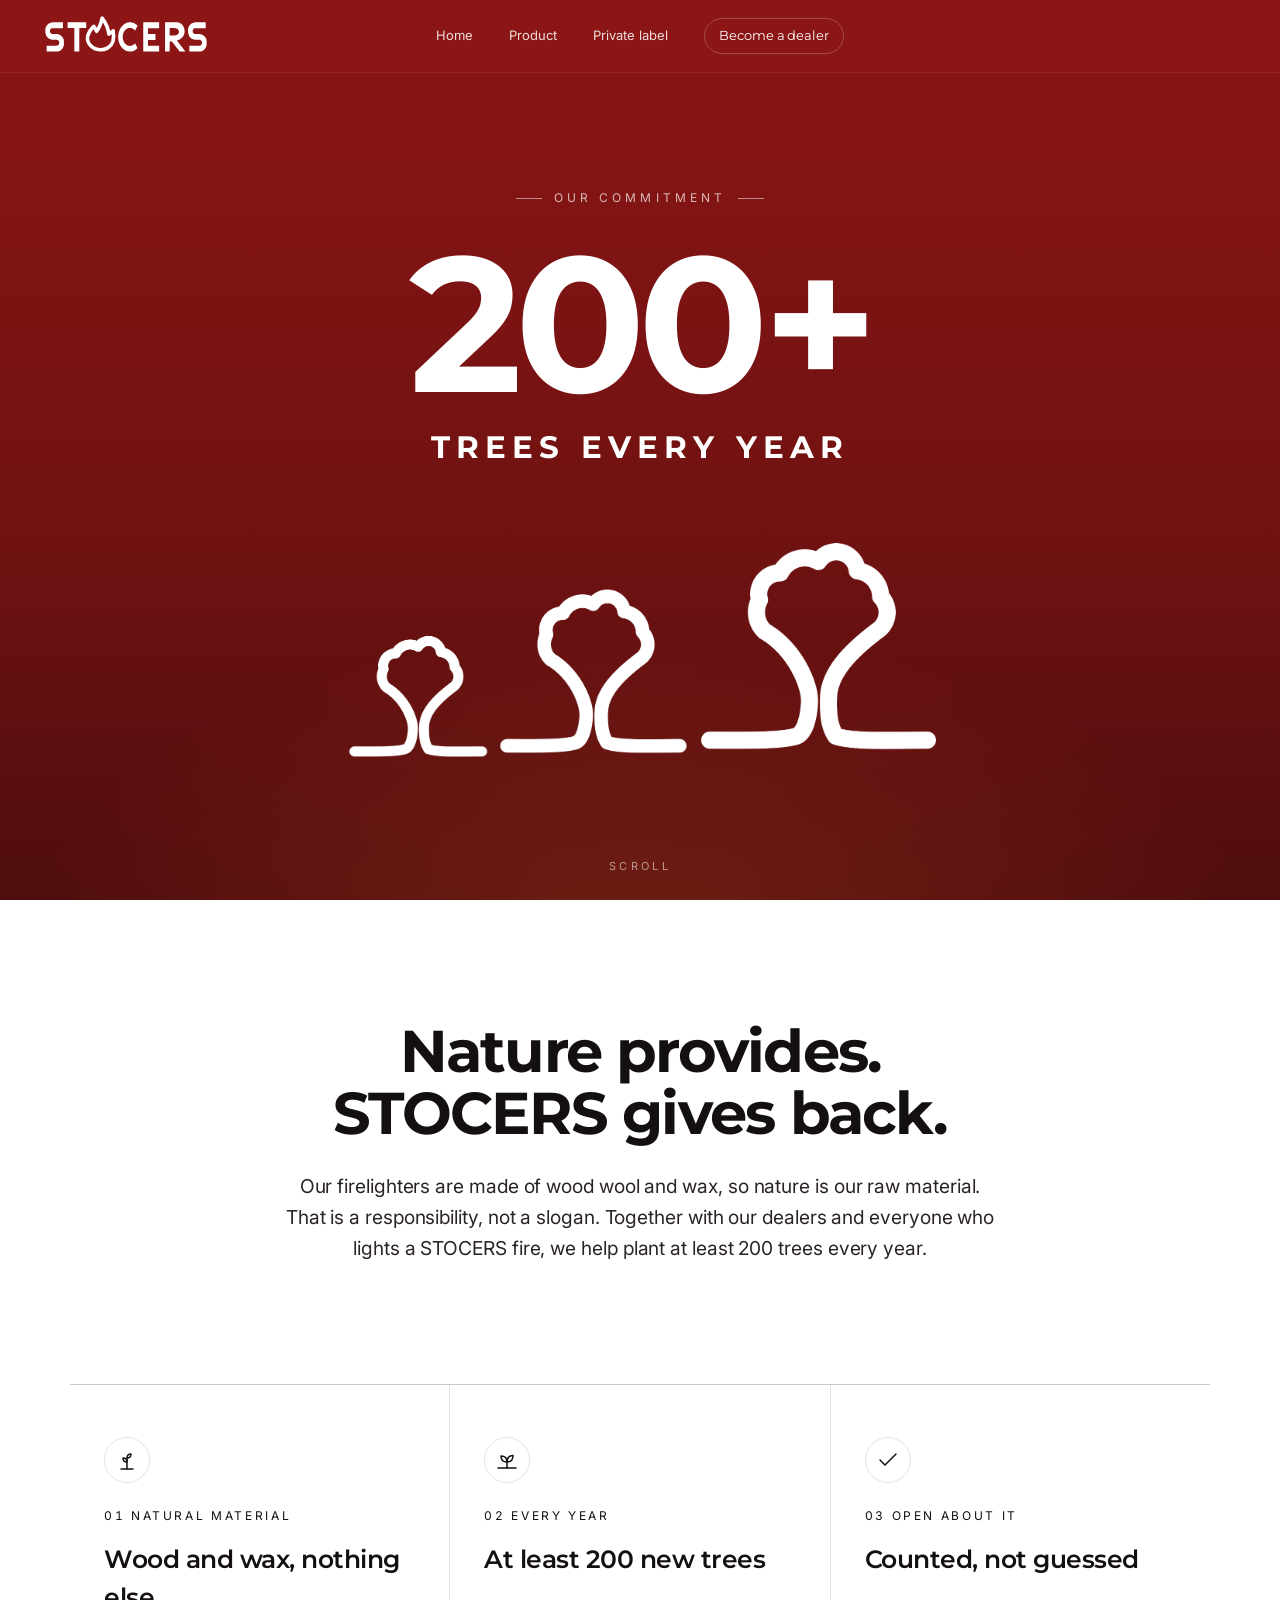
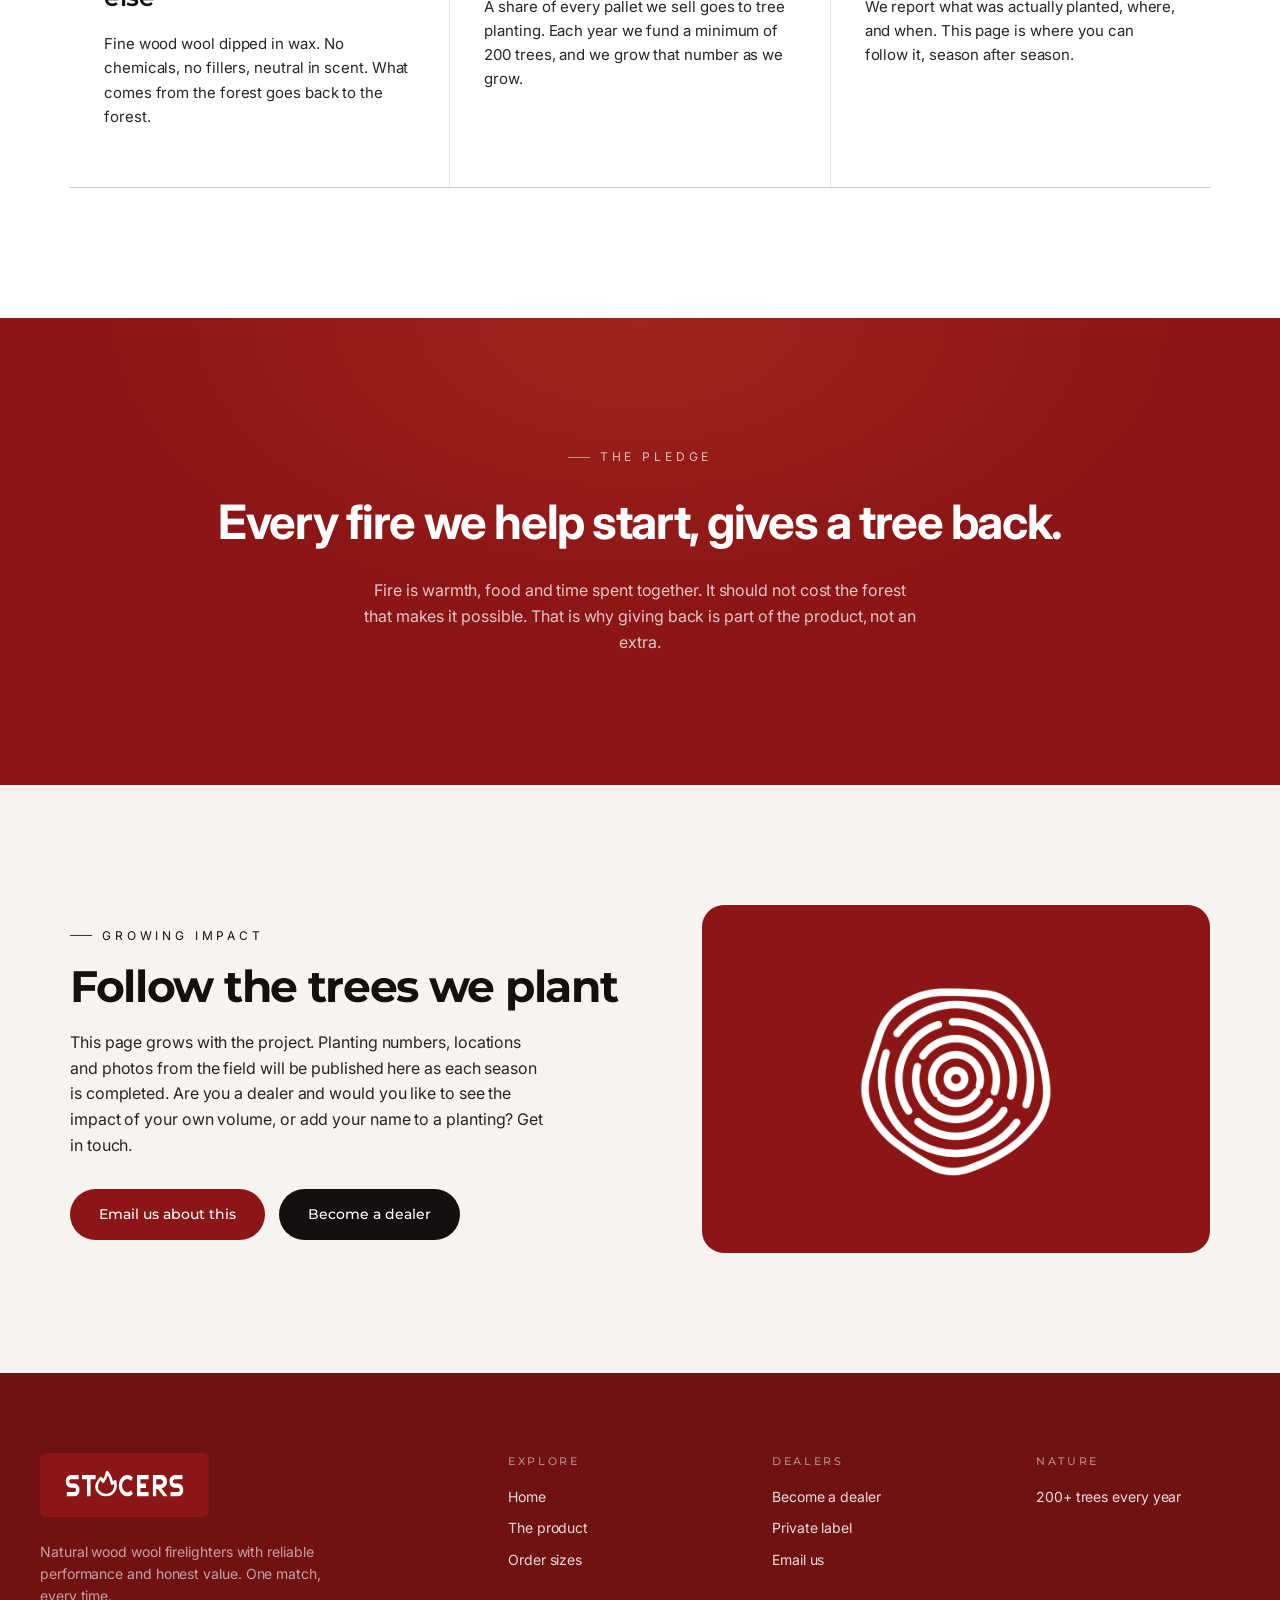
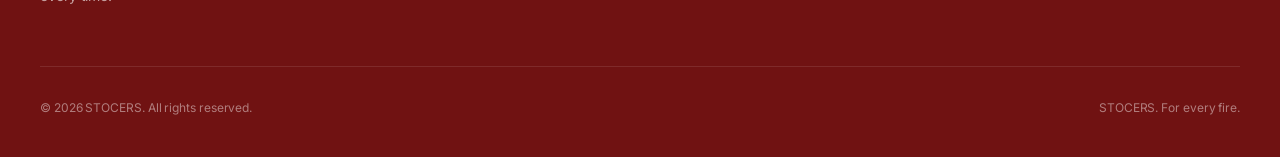
==== nature.html @ 2afff714 "nature" ====
<!DOCTYPE html>
<html lang="en">
<head>
<meta charset="UTF-8" />
<meta name="viewport" content="width=device-width, initial-scale=1.0" />
<title>Nature provides. STOCERS gives back. | 200+ Trees Every Year</title>
<meta name="description" content="Nature provides, STOCERS gives back. Together with our dealers and users we help plant at least 200 trees every year. See our growing impact." />
<meta name="robots" content="index, follow" />
<meta name="theme-color" content="#8C1515" />
<link rel="canonical" href="https://stocers.com/nature" />

<link rel="icon" type="image/svg+xml" href="assets/favicon.svg" />
<link rel="icon" type="image/png" sizes="32x32" href="assets/favicon-32.png" />
<link rel="apple-touch-icon" href="assets/favicon-192.png" />

<meta property="og:type" content="website" />
<meta property="og:site_name" content="STOCERS" />
<meta property="og:title" content="Nature provides. STOCERS gives back." />
<meta property="og:description" content="Together, we help plant at least 200 trees every year. See our growing impact." />
<meta property="og:url" content="https://stocers.com/nature" />
<meta property="og:image" content="https://stocers.com/assets/og-brand.jpg" />
<meta property="og:image:width" content="1200" />
<meta property="og:image:height" content="630" />
<meta property="og:locale" content="en" />
<meta name="twitter:card" content="summary_large_image" />
<meta name="twitter:image" content="https://stocers.com/assets/og-brand.jpg" />

<link rel="preconnect" href="https://fonts.googleapis.com" />
<link rel="preconnect" href="https://fonts.gstatic.com" crossorigin="anonymous" />
<link href="https://fonts.googleapis.com/css2?family=Montserrat:wght@600;700&family=Inter:wght@400;500;600;700&display=swap" rel="stylesheet" />
<link rel="stylesheet" href="styles.css" />
<link rel="stylesheet" href="nature.css" />
</head>
<body>

<nav class="nav">
  <a href="./" class="nav__logo" aria-label="STOCERS"><img src="assets/stocers-logo.svg" alt="STOCERS" /></a>
  <div class="nav__right">
    <div class="nav__links">
      <a href="./">Home</a>
      <a href="./#product">Product</a>
      <a href="./#private-label">Private label</a>
    </div>
    <a href="./#dealer" class="nav__cta">Become a dealer</a>
  </div>
</nav>

<header class="nat-hero" data-screen-label="01 Nature hero">
  <div class="nat-hero__eyebrow">Our commitment</div>
  <div class="nat-count">200+</div>
  <div class="nat-count__label">Trees every year</div>
  <img class="nat-trees" src="assets/illu-tree-growth.png" alt="Three growing trees, drawn in line art" />
  <div class="nat-hero__scroll">Scroll</div>
</header>

<section class="nat-lead" data-screen-label="02 Nature provides">
  <div class="nat-lead__inner">
    <h1 class="nat-lead__title reveal">Nature provides. STOCERS gives back.</h1>
    <p class="nat-lead__text reveal">Our firelighters are made of wood wool and wax, so nature is our raw material. That is a responsibility, not a slogan. Together with our dealers and everyone who lights a STOCERS fire, we help plant at least 200 trees every year.</p>
  </div>
</section>

<section class="nat-steps" data-screen-label="03 How it works">
  <div class="nat-steps__grid">
    <article class="nat-step reveal">
      <div class="nat-step__icon">
        <svg viewBox="0 0 24 24" fill="none" stroke="currentColor" stroke-width="1.5" stroke-linecap="round" stroke-linejoin="round" aria-hidden="true"><path d="M12 21V10"/><path d="M12 10c0-3 2-4 4-4 0 3-1.6 4-4 4Z"/><path d="M12 14c0-3-2-4-4-4 0 3 1.6 4 4 4Z"/><path d="M6 21h12"/></svg>
      </div>
      <div class="nat-step__num">01 Natural material</div>
      <h2 class="nat-step__title">Wood and wax, nothing else</h2>
      <p class="nat-step__body">Fine wood wool dipped in wax. No chemicals, no fillers, neutral in scent. What comes from the forest goes back to the forest.</p>
    </article>
    <article class="nat-step reveal">
      <div class="nat-step__icon">
        <svg viewBox="0 0 24 24" fill="none" stroke="currentColor" stroke-width="1.5" stroke-linecap="round" stroke-linejoin="round" aria-hidden="true"><path d="M3 20h18"/><path d="M12 20v-6"/><path d="M12 14c-4 0-6-2.4-6-6 4 0 6 2.4 6 6Z"/><path d="M12 14c0-4 2-6.5 6-6.5 0 4-2 6.5-6 6.5Z"/></svg>
      </div>
      <div class="nat-step__num">02 Every year</div>
      <h2 class="nat-step__title">At least 200 new trees</h2>
      <p class="nat-step__body">A share of every pallet we sell goes to tree planting. Each year we fund a minimum of 200 trees, and we grow that number as we grow.</p>
    </article>
    <article class="nat-step reveal">
      <div class="nat-step__icon">
        <svg viewBox="0 0 24 24" fill="none" stroke="currentColor" stroke-width="1.5" stroke-linecap="round" stroke-linejoin="round" aria-hidden="true"><path d="M20 6 9 17l-5-5"/></svg>
      </div>
      <div class="nat-step__num">03 Open about it</div>
      <h2 class="nat-step__title">Counted, not guessed</h2>
      <p class="nat-step__body">We report what was actually planted, where, and when. This page is where you can follow it, season after season.</p>
    </article>
  </div>
</section>

<section class="nat-pledge" data-screen-label="04 Pledge">
  <div class="nat-pledge__inner">
    <div class="nat-pledge__kicker">The pledge</div>
    <p class="nat-pledge__quote reveal">Every fire we help start, <em>gives a tree back.</em></p>
    <p class="nat-pledge__note reveal">Fire is warmth, food and time spent together. It should not cost the forest that makes it possible. That is why giving back is part of the product, not an extra.</p>
  </div>
</section>

<section class="nat-soon" data-screen-label="05 Growing impact">
  <div class="nat-soon__inner">
    <div>
      <div class="nat-soon__kicker">Growing impact</div>
      <h2 class="nat-soon__title reveal">Follow the trees we plant</h2>
      <p class="nat-soon__text reveal">This page grows with the project. Planting numbers, locations and photos from the field will be published here as each season is completed. Are you a dealer and would you like to see the impact of your own volume, or add your name to a planting? Get in touch.</p>
      <div class="nat-soon__actions reveal">
        <a class="btn btn--bordeaux" data-mail href="#">Email us about this</a>
        <a class="btn btn--ink" href="./#dealer">Become a dealer</a>
      </div>
    </div>
    <div class="nat-soon__art reveal">
      <img src="assets/illu-treering.png" alt="A tree ring slice, drawn in line art" />
    </div>
  </div>
</section>

<footer class="footer" data-screen-label="06 Footer">
  <div class="footer__inner">
    <div class="footer__brand">
      <span class="footer__lockup"><img src="assets/stocers-logo.svg" alt="STOCERS" /></span>
      <p class="footer__tag">Natural wood wool firelighters with reliable performance and honest value. One match, every time.</p>
    </div>
    <div class="footer__col">
      <h4>Explore</h4>
      <ul>
        <li><a href="./">Home</a></li>
        <li><a href="./#product">The product</a></li>
        <li><a href="./#packaging">Order sizes</a></li>
      </ul>
    </div>
    <div class="footer__col">
      <h4>Dealers</h4>
      <ul>
        <li><a href="./#dealer">Become a dealer</a></li>
        <li><a href="./#private-label">Private label</a></li>
        <li><a href="#" data-mail>Email us</a></li>
      </ul>
    </div>
    <div class="footer__col">
      <h4>Nature</h4>
      <ul>
        <li><a href="nature">200+ trees every year</a></li>
      </ul>
    </div>
  </div>
  <div class="footer__legal">
    <span>© <span id="year">2026</span> STOCERS. All rights reserved.</span>
    <span>STOCERS. For every fire.</span>
  </div>
</footer>

<script src="nature.js" defer></script>

</body>
</html>
---- styles.css ----
/* STOCERS — one-page brand site */

:root {
  --bordeaux: #8C1515;
  --bordeaux-deep: #701212;
  --bordeaux-dark: #4F0D0D;
  --ember: #FF6A2E;
  --ember-bright: #FFB347;
  --ink: #14100F;
  --ink-soft: #2A2422;
  --cream: #FFFFFF;
  --cream-warm: #F6F3F0;
  --paper: #FFFFFF;
  --rule: rgba(20, 16, 15, 0.12);
  --rule-light: rgba(255, 255, 255, 0.15);
}

* { box-sizing: border-box; margin: 0; padding: 0; }

html { scroll-behavior: smooth; }

h1, h2, h3, h4, .btn, .nav__cta, .pbox__badge, .pill span { font-family: 'Montserrat', 'Helvetica Neue', Helvetica, Arial, sans-serif; }

body {
  font-family: 'Inter', 'Helvetica Neue', Helvetica, -apple-system, BlinkMacSystemFont, 'Segoe UI', Arial, sans-serif;
  font-feature-settings: 'kern';
  -webkit-font-smoothing: antialiased;
  -moz-osx-font-smoothing: grayscale;
  color: var(--ink);
  background: var(--paper);
  line-height: 1.5;
  letter-spacing: -0.005em;
  overflow-x: clip;
}

img { display: block; max-width: 100%; }
a { color: inherit; text-decoration: none; }

/* ──────────────────────────── nav ──────────────────────────── */
.nav {
  position: fixed; top: 0; left: 0; right: 0;
  z-index: 100;
  display: grid;
  grid-template-columns: 1fr auto 1fr;
  align-items: center;
  gap: 32px;
  padding: 14px 40px;
  background: var(--bordeaux);
  color: var(--cream);
  border-bottom: 1px solid rgba(255,255,255,0.08);
  transition: background .3s ease;
}
.nav__logo {
  grid-column: 1;
  justify-self: start;
  display: flex; align-items: center;
  height: 44px;
  flex: none;
}
.nav__logo img {
  height: 44px; width: auto;
  display: block;
}
.nav__right {
  grid-column: 2;
  justify-self: center;
  display: flex; align-items: center; gap: 36px;
}
.nav__links {
  display: flex; gap: 36px;
  font-size: 13px; letter-spacing: 0;
}
.nav__links a {
  color: rgba(255, 255, 255, 0.85);
  transition: color .2s ease;
}
.nav__links a:hover { color: var(--paper); }
.nav__cta {
  font-size: 13px;
  padding: 7px 14px;
  border: 1px solid rgba(255,255,255,0.22);
  border-radius: 999px;
  color: var(--cream);
  transition: background .2s, border-color .2s;
}
.nav__cta:hover { background: rgba(255,255,255,0.08); border-color: rgba(255,255,255,0.35); }

@media (max-width: 720px) {
  .nav { padding: 12px 20px; gap: 12px; }
  .nav__links { display: none; }
  .nav__logo { height: 36px; }
  .nav__logo img { height: 36px; }
}

/* ──────────────────────────── hero ──────────────────────────── */
.hero {
  position: relative;
  min-height: 100vh;
  background:
    radial-gradient(ellipse 80% 60% at 50% 95%, rgba(255, 106, 46, 0.45), transparent 70%),
    linear-gradient(180deg, var(--bordeaux) 0%, var(--bordeaux) 35%, var(--bordeaux-deep) 100%);
  color: var(--cream);
  overflow: hidden;
  display: flex; flex-direction: column;
  justify-content: center; align-items: center;
  padding: 120px 40px 160px;
  text-align: center;
}
.hero__eyebrow {
  font-size: 12px;
  letter-spacing: 0.32em;
  text-transform: uppercase;
  color: rgba(255, 255, 255, 0.7);
  margin-bottom: 24px;
  position: relative; z-index: 2;
}
.hero__title {
  position: relative; z-index: 2;
  font-size: clamp(48px, 8.5vw, 132px);
  line-height: 0.96;
  font-weight: 700;
  letter-spacing: -0.035em;
  max-width: 18ch;
  margin: 0 auto;
  text-wrap: balance;
}
.hero__title em {
  font-style: normal;
  color: #FFFFFF;
}
.hero__sub {
  position: relative; z-index: 2;
  margin-top: 28px;
  font-size: clamp(15px, 1.4vw, 18px);
  max-width: 52ch;
  color: rgba(255, 255, 255, 0.78);
  line-height: 1.55;
  text-wrap: balance;
}
.hero__actions {
  position: relative; z-index: 2;
  margin-top: 44px;
  display: flex; gap: 14px;
  flex-wrap: wrap; justify-content: center;
}
.btn {
  display: inline-flex; align-items: center; gap: 8px;
  padding: 14px 28px;
  border-radius: 999px;
  font-size: 14px;
  font-weight: 500;
  letter-spacing: 0;
  cursor: pointer;
  transition: transform .15s ease, background .2s ease, border-color .2s ease, color .2s ease;
  border: 1px solid transparent;
}
.btn:active { transform: scale(0.98); }
.btn--ember {
  background: #FFFFFF;
  color: var(--ink);
}
.btn--ember:hover { background: rgba(255,255,255,0.88); }
.btn--ghost {
  background: transparent;
  color: var(--cream);
  border-color: rgba(255,255,255,0.3);
}
.btn--ghost:hover { background: rgba(255,255,255,0.08); border-color: rgba(255,255,255,0.55); }
.btn--ink {
  background: var(--ink);
  color: var(--cream);
}
.btn--ink:hover { background: var(--bordeaux); }
.btn--bordeaux {
  background: var(--bordeaux);
  color: var(--cream);
}
.btn--bordeaux:hover { background: var(--bordeaux-deep); }

/* hero flame layer */
.hero__flames {
  position: absolute;
  inset: auto 0 -8% 0;
  height: 65%;
  z-index: 1;
  pointer-events: none;
  filter: blur(0.5px);
  opacity: var(--flame-opacity, 1);
}
.hero__flames canvas { width: 100%; height: 100%; display: block; }

/* drifting embers */
.embers {
  position: absolute; inset: 0; pointer-events: none; z-index: 1;
}
.ember {
  position: absolute;
  width: 3px; height: 3px;
  border-radius: 50%;
  background: var(--ember-bright);
  box-shadow: 0 0 8px var(--ember), 0 0 16px var(--ember);
  animation: ember-rise linear infinite;
  opacity: 0;
}
@keyframes ember-rise {
  0%   { transform: translateY(0) translateX(0) scale(1); opacity: 0; }
  10%  { opacity: 0.9; }
  80%  { opacity: 0.7; }
  100% { transform: translateY(-110vh) translateX(var(--drift, 60px)) scale(0.2); opacity: 0; }
}

/* scroll indicator */
.hero__scroll {
  position: absolute;
  bottom: 28px; left: 50%;
  transform: translateX(-50%);
  font-size: 11px;
  letter-spacing: 0.3em;
  text-transform: uppercase;
  color: rgba(255, 255, 255, 0.55);
  z-index: 3;
  display: flex; flex-direction: column; align-items: center; gap: 8px;
}
.hero__scroll::after {
  content: ''; width: 1px; height: 36px;
  background: linear-gradient(180deg, rgba(255,255,255,0.55), transparent);
  animation: scroll-pulse 2s ease-in-out infinite;
}
@keyframes scroll-pulse {
  0%, 100% { transform: scaleY(0.5); transform-origin: top; opacity: 0.4; }
  50% { transform: scaleY(1); opacity: 1; }
}
@media (max-height: 720px) {
  .hero__scroll { display: none; }
}

/* ──────────────────────────── statement strip ──────────────────────────── */
.statement {
  background: var(--cream);
  color: var(--ink);
  padding: 150px 40px;
  position: relative;
}
.statement__inner {
  max-width: 1200px;
  margin: 0 auto;
  display: grid;
  grid-template-columns: minmax(0, 1fr) minmax(0, 1fr);
  gap: 72px;
  align-items: center;
}
.statement__copy { text-align: left; }
.statement__quote {
  position: relative;
  font-size: clamp(32px, 5.2vw, 80px);
  font-weight: 600;
  letter-spacing: -0.03em;
  line-height: 1.04;
  max-width: 14ch;
  margin: 0;
  text-wrap: balance;
  color: var(--ink);
}
.statement__quote span {
  color: var(--ink);
}
.statement__meta {
  position: relative;
  margin-bottom: 28px;
  font-size: 13px;
  letter-spacing: 0.3em;
  text-transform: uppercase;
  color: var(--ink);
  display: inline-flex; align-items: center; gap: 10px;
}
.statement__meta::before {
  content: ''; width: 22px; height: 1px; background: var(--bordeaux);
}
.statement__caption {
  margin-top: 28px;
  font-size: 15px;
  letter-spacing: 0.04em;
  color: var(--ink-soft);
  font-variant-numeric: tabular-nums;
}

.statement__photo {
  margin: 0;
  border-radius: 22px;
  overflow: hidden;
  box-shadow: 0 40px 90px -50px rgba(20, 16, 15, 0.45);
}
.statement__photo img {
  width: 100%;
  aspect-ratio: 5 / 4;
  object-fit: cover;
  display: block;
}
@keyframes statement-glow {
  0%, 100% { opacity: 0.85; transform: scale(1); }
  50%      { opacity: 1;    transform: scale(1.06); }
}

@media (max-width: 900px) {
  .statement { padding: 90px 24px; }
  .statement__inner {
    grid-template-columns: 1fr;
    gap: 40px;
  }
  .statement__copy { text-align: center; }
  .statement__meta { justify-content: center; }
  .statement__quote { margin: 0 auto; }
  .statement__photo { order: -1; }
}

/* ──────────────────────────── lineup (product) ──────────────────────────── */
.lineup {
  padding: 150px 40px 140px;
  background: var(--bordeaux);
  color: var(--cream);
  position: relative;
  overflow: hidden;
  z-index: 1;
}
.lineup__inner {
  max-width: 1240px;
  margin: 0 auto;
  display: grid;
  grid-template-columns: minmax(0, 1fr);
  row-gap: 88px;
}
.lineup__head {
  max-width: 760px;
  margin: 0 auto;
  text-align: center;
}
.lineup__eyebrow {
  font-size: 12px;
  letter-spacing: 0.32em;
  text-transform: uppercase;
  color: rgba(255,255,255,0.75);
  margin-bottom: 22px;
  display: inline-flex; align-items: center; gap: 10px;
}
.lineup__eyebrow::before {
  content: ''; width: 22px; height: 1px; background: rgba(255,255,255,0.55);
}
.lineup__title {
  font-size: clamp(36px, 4.8vw, 68px);
  font-weight: 700;
  letter-spacing: -0.03em;
  line-height: 1.02;
  margin-bottom: 22px;
  color: var(--cream);
  text-wrap: balance;
}
.lineup__title em {
  font-style: normal;
  color: #FFFFFF;
}
.lineup__lead {
  font-size: 17px;
  color: rgba(255, 255, 255, 0.78);
  line-height: 1.6;
  max-width: 56ch;
  margin: 0 auto;
  text-wrap: pretty;
}
.lineup__media {
  margin: 0;
  width: 100%;
  aspect-ratio: 1 / 1;
  max-width: 320px;
  margin-left: auto;
  display: flex;
  align-items: center;
  justify-content: center;
  background: var(--paper);
  border-radius: 20px;
  border: 1px solid var(--rule);
  padding: 20px;
}
.lineup__media img {
  width: 100%; height: 100%;
  object-fit: contain;
}
.lineup__items {
  list-style: none;
  display: grid;
  grid-template-columns: repeat(3, 1fr);
  gap: 1px;
  background: rgba(255, 255, 255, 0.12);
  border-top: 1px solid rgba(255, 255, 255, 0.12);
  border-bottom: 1px solid rgba(255, 255, 255, 0.12);
}
.lineup__item {
  background: var(--bordeaux);
  padding: 40px 36px 44px;
  display: flex;
  flex-direction: column;
  gap: 16px;
  position: relative;
  transition: background .25s ease;
}
.lineup__item:hover { background: var(--bordeaux-deep); }
.lineup__item-head {
  display: flex;
  align-items: center;
  justify-content: space-between;
  gap: 16px;
  padding-bottom: 14px;
  border-bottom: 1px solid rgba(255, 255, 255, 0.14);
  margin-bottom: 4px;
}
.lineup__num {
  font-size: 32px;
  font-weight: 300;
  letter-spacing: -0.04em;
  line-height: 1;
  color: rgba(255,255,255,0.85);
  font-variant-numeric: tabular-nums;
}
.lineup__pack {
  font-size: 11px;
  letter-spacing: 0.14em;
  text-transform: uppercase;
  color: rgba(255, 255, 255, 0.85);
  background: rgba(255, 255, 255, 0.06);
  border: 1px solid rgba(255, 255, 255, 0.18);
  padding: 6px 12px;
  border-radius: 999px;
  text-align: center;
  text-wrap: balance;
}
.lineup__item-title {
  font-size: 26px;
  font-weight: 600;
  letter-spacing: -0.02em;
  color: var(--cream);
  line-height: 1.1;
}
.lineup__item-body {
  font-size: 15px;
  color: rgba(255, 255, 255, 0.75);
  line-height: 1.6;
  max-width: 38ch;
}

@media (max-width: 1100px) {
  .lineup__item-head {
    flex-direction: column;
    align-items: flex-start;
    gap: 12px;
  }
}

@media (max-width: 900px) {
  .lineup { padding: 100px 24px; }
  .lineup__inner { row-gap: 56px; }
  .lineup__top { grid-template-columns: 1fr; gap: 40px; }
  .lineup__media { max-width: 220px; margin: 0; }
  .lineup__items { grid-template-columns: 1fr; }
  .lineup__item { padding: 28px 24px 32px; }
}

/* ──────────────────────────── product showcase ──────────────────────────── */
.product {
  padding: 160px 40px;
  background: var(--cream);
  position: relative;
}
.product--alt { background: var(--paper); }
.product__grid {
  max-width: 1240px;
  margin: 0 auto;
  display: grid;
  grid-template-columns: 1fr 1fr;
  gap: 80px;
  align-items: center;
}
.product--flip .product__grid { direction: rtl; }
.product--flip .product__grid > * { direction: ltr; }

.product__eyebrow {
  font-size: 12px;
  letter-spacing: 0.32em;
  text-transform: uppercase;
  color: var(--ink);
  margin-bottom: 20px;
  display: inline-flex; align-items: center; gap: 10px;
}
.product__eyebrow::before {
  content: ''; width: 22px; height: 1px; background: var(--bordeaux);
}
.product__title {
  font-size: clamp(36px, 4.5vw, 64px);
  font-weight: 700;
  letter-spacing: -0.03em;
  line-height: 1.02;
  margin-bottom: 20px;
  color: var(--ink);
  text-wrap: balance;
}
.product__lead {
  font-size: 18px;
  line-height: 1.55;
  color: var(--ink-soft);
  margin-bottom: 28px;
  max-width: 44ch;
}
.product__specs {
  list-style: none;
  display: grid;
  gap: 14px;
  margin-bottom: 36px;
}
.product__specs li {
  display: flex; align-items: flex-start; gap: 14px;
  font-size: 15px;
  color: var(--ink-soft);
  line-height: 1.45;
}
.product__specs li::before {
  content: '';
  flex: none;
  width: 14px; height: 14px;
  border-radius: 50%;
  background: var(--bordeaux);
  position: relative; top: 5px;
  box-shadow: inset 0 0 0 4px var(--cream), 0 0 0 1px var(--bordeaux);
}
.product--alt .product__specs li::before { box-shadow: inset 0 0 0 4px var(--paper), 0 0 0 1px var(--bordeaux); }

/* social proof row */
.product__proof {
  display: flex;
  align-items: center;
  gap: 24px;
  margin-bottom: 36px;
  padding: 18px 22px;
  background: rgba(143, 0, 9, 0.06);
  border: 1px solid rgba(143, 0, 9, 0.18);
  border-radius: 14px;
  max-width: 420px;
}
.product--alt .product__proof { background: var(--cream); border-color: rgba(143, 0, 9, 0.15); }
.product__score {
  display: flex; flex-direction: column;
  align-items: center;
  flex: none;
  padding-right: 22px;
  border-right: 1px solid rgba(20, 16, 15, 0.14);
}
.product__score-num {
  font-size: 36px;
  font-weight: 700;
  letter-spacing: -0.04em;
  color: var(--ink);
  line-height: 1;
}
.product__score-label {
  font-size: 10px;
  letter-spacing: 0.18em;
  text-transform: uppercase;
  color: var(--ink-soft);
  margin-top: 6px;
}
.product__stars { display: flex; flex-direction: column; gap: 6px; }
.product__stars-row { display: flex; gap: 2px; color: var(--ink); }
.product__stars-row svg { width: 16px; height: 16px; }
.product__stars-label {
  font-size: 12px;
  color: var(--ink-soft);
}

/* product image */
.product__media {
  aspect-ratio: 1 / 1;
  border-radius: 24px;
  overflow: hidden;
  background: var(--cream-warm);
  position: relative;
  box-shadow: 0 30px 80px -40px rgba(20, 16, 15, 0.35);
}
.product__media img {
  width: 100%; height: 100%; object-fit: cover;
}

/* stylized "product render" placeholder */
.product__render {
  width: 100%; height: 100%;
  background:
    radial-gradient(circle at 50% 60%, rgba(126, 18, 31, 0.18), transparent 65%),
    repeating-linear-gradient(45deg, transparent 0 18px, rgba(20,16,15,0.04) 18px 19px),
    linear-gradient(180deg, #ECE3D5 0%, #DDCFB8 100%);
  display: flex; flex-direction: column;
  align-items: center; justify-content: center;
  gap: 18px;
  color: rgba(20, 16, 15, 0.45);
  font-family: 'SF Mono', ui-monospace, Menlo, Consolas, monospace;
  font-size: 11px;
  letter-spacing: 0.18em;
  text-transform: uppercase;
}
.product__render-label { text-align: center; line-height: 1.6; }

@media (max-width: 900px) {
  .product { padding: 100px 24px; }
  .product__grid { grid-template-columns: 1fr; gap: 40px; }
  .product--flip .product__grid { direction: ltr; }
}

/* ──────────────────────────── pillars (cream) ──────────────────────────── */
.pillars {
  padding: 160px 40px;
  background: var(--cream);
  color: var(--ink);
  position: relative;
  overflow: hidden;
}
.pillars__inner { max-width: 1240px; margin: 0 auto; position: relative; z-index: 2;}
.pillars__head {
  display: grid;
  grid-template-columns: 1fr 1fr;
  gap: 60px;
  margin-bottom: 100px;
  align-items: end;
}
.pillars__kicker {
  font-size: 12px;
  letter-spacing: 0.32em;
  text-transform: uppercase;
  color: var(--ink);
  margin-bottom: 18px;
  display: inline-flex; align-items: center; gap: 10px;
}
.pillars__kicker::before {
  content: ''; width: 22px; height: 1px; background: var(--bordeaux);
}
.pillars__title {
  font-size: clamp(36px, 4.5vw, 64px);
  font-weight: 700;
  letter-spacing: -0.03em;
  line-height: 1.02;
  color: var(--ink);
  text-wrap: balance;
}
.pillars__intro {
  font-size: 16px;
  color: var(--ink-soft);
  line-height: 1.6;
  max-width: 42ch;
}
.pillars__grid {
  display: grid;
  grid-template-columns: repeat(3, 1fr);
  gap: 1px;
  background: var(--rule);
  border-top: 1px solid var(--rule);
  border-bottom: 1px solid var(--rule);
}
.pillar {
  background: var(--cream);
  padding: 56px 36px 64px;
  display: flex; flex-direction: column;
  gap: 22px;
  transition: background .25s ease;
}
.pillar:hover { background: var(--cream-warm); }
.pillar__num {
  font-size: 13px;
  letter-spacing: 0.2em;
  color: var(--ink);
  font-variant-numeric: tabular-nums;
}
.pillar__title {
  font-size: 28px;
  font-weight: 600;
  letter-spacing: -0.02em;
  color: var(--ink);
}
.pillar__body {
  font-size: 15px;
  color: var(--ink-soft);
  line-height: 1.6;
}
.pillar__icon {
  width: 44px; height: 44px;
  display: grid; place-items: center;
  border: 1px solid var(--rule);
  border-radius: 50%;
  color: var(--ink);
  margin-bottom: 6px;
}
.pillar__icon svg { width: 22px; height: 22px; }

@media (max-width: 900px) {
  .pillars { padding: 100px 24px; }
  .pillars__head { grid-template-columns: 1fr; gap: 24px; margin-bottom: 60px; }
  .pillars__grid { grid-template-columns: 1fr; }
}

/* ──────────────────────────── verkooppunten ──────────────────────────── */
.retail {
  padding: 160px 40px;
  background: var(--cream);
  text-align: center;
}
.retail__inner { max-width: 980px; margin: 0 auto; }
.retail__kicker {
  font-size: 12px;
  letter-spacing: 0.32em;
  text-transform: uppercase;
  color: var(--ink);
  margin-bottom: 18px;
}
.retail__title {
  font-size: clamp(36px, 4.5vw, 64px);
  font-weight: 700;
  letter-spacing: -0.03em;
  line-height: 1.02;
  margin-bottom: 18px;
  text-wrap: balance;
}
.retail__lead {
  font-size: 18px;
  color: var(--ink-soft);
  max-width: 52ch;
  margin: 0 auto 64px;
  line-height: 1.55;
}
.retail__row {
  display: grid;
  grid-template-columns: repeat(2, 1fr);
  gap: 24px;
}
.retail-card {
  background: var(--bordeaux);
  color: var(--cream);
  border-radius: 24px;
  padding: 56px 40px 40px;
  text-align: left;
  position: relative;
  border: 1px solid transparent;
  transition: transform .25s ease, box-shadow .25s ease, background .25s ease;
  display: flex; flex-direction: column; gap: 28px;
  overflow: hidden;
}
.retail-card::after {
  /* subtle ember glow that swells on hover */
  content: '';
  position: absolute;
  inset: auto -20% -40% -20%;
  height: 70%;
  background: radial-gradient(ellipse, rgba(255, 106, 46, 0.22), transparent 70%);
  pointer-events: none;
  opacity: 0.5;
  transition: opacity .35s ease;
}
.retail-card:hover {
  transform: translateY(-4px);
  box-shadow: 0 30px 70px -30px rgba(46, 0, 5, 0.55);
  background: var(--bordeaux-deep);
}
.retail-card:hover::after { opacity: 1; }

.retail-card__logo {
  height: 56px;
  display: flex; align-items: center;
  position: relative; z-index: 2;
}
.retail-card__logo img {
  height: 100%; width: auto;
  object-fit: contain;
  /* white logos on dark red — already transparent */
}
.retail-card__desc {
  font-size: 15px;
  color: rgba(255,255,255,0.78);
  line-height: 1.55;
  flex: 1;
  position: relative; z-index: 2;
}
.retail-card__link {
  font-size: 14px;
  font-weight: 500;
  color: var(--cream);
  display: inline-flex; align-items: center; gap: 8px;
  transition: gap .2s ease;
  position: relative; z-index: 2;
  padding-top: 8px;
  border-top: 1px solid rgba(255,255,255,0.18);
  width: 100%;
  justify-content: space-between;
}
.retail-card__link:hover { gap: 12px; }
.retail-card__link svg { width: 14px; height: 14px; }

@media (max-width: 720px) {
  .retail { padding: 100px 24px; }
  .retail__row { grid-template-columns: 1fr; }
  .retail-card { padding: 40px 28px; }
}

/* ──────────────────────────── resellers ──────────────────────────── */
.resellers {
  padding: 160px 40px;
  background: var(--ink);
  color: var(--cream);
  position: relative;
  overflow: hidden;
}
.resellers__inner {
  max-width: 1240px;
  margin: 0 auto;
  display: grid;
  grid-template-columns: 1fr 1fr;
  gap: 80px;
  align-items: start;
  position: relative;
  z-index: 2;
}
.resellers__copy { padding-top: 8px; }
.resellers__kicker {
  font-size: 12px;
  letter-spacing: 0.32em;
  text-transform: uppercase;
  color: rgba(255,255,255,0.75);
  margin-bottom: 18px;
  display: inline-flex; align-items: center; gap: 10px;
}
.resellers__kicker::before {
  content: ''; width: 22px; height: 1px; background: rgba(255,255,255,0.55);
}
.resellers__title {
  font-size: clamp(36px, 4.5vw, 64px);
  font-weight: 700;
  letter-spacing: -0.03em;
  line-height: 1.02;
  margin-bottom: 24px;
  text-wrap: balance;
}
.resellers__lead {
  font-size: 17px;
  color: rgba(255,255,255,0.72);
  line-height: 1.6;
  max-width: 44ch;
  margin-bottom: 32px;
}
.resellers__list {
  list-style: none;
  display: grid; gap: 14px;
  font-size: 14px;
  color: rgba(255,255,255,0.7);
}
.resellers__list li { display: flex; align-items: center; gap: 12px; }
.resellers__list li::before {
  content: ''; width: 6px; height: 6px; border-radius: 50%;
  background: rgba(255,255,255,0.85);
}

.form {
  background: rgba(255,255,255,0.04);
  border: 1px solid rgba(255,255,255,0.08);
  border-radius: 24px;
  padding: 40px;
  backdrop-filter: blur(20px);
}
.form__row { display: grid; gap: 16px; margin-bottom: 16px; }
.form__row--2 { grid-template-columns: 1fr 1fr; }
.field { display: flex; flex-direction: column; gap: 6px; }
.field label {
  font-size: 11px;
  letter-spacing: 0.2em;
  text-transform: uppercase;
  color: rgba(255,255,255,0.55);
}
.field input,
.field textarea,
.field select {
  font: inherit;
  font-size: 15px;
  color: var(--cream);
  background: transparent;
  border: none;
  border-bottom: 1px solid rgba(255,255,255,0.18);
  padding: 10px 0;
  transition: border-color .2s ease;
}
.field input::placeholder,
.field textarea::placeholder { color: rgba(255,255,255,0.35); }
.field input:focus,
.field textarea:focus,
.field select:focus {
  outline: none;
  border-bottom-color: rgba(255,255,255,0.9);
}
.field textarea { resize: vertical; min-height: 80px; font-family: inherit; }
.form__submit {
  margin-top: 12px;
  width: 100%;
  justify-content: center;
}
.form__submit:disabled { opacity: 0.6; cursor: default; }
.form__status {
  font-size: 13px;
  color: rgba(255,255,255,0.7);
  min-height: 18px;
  margin: 8px 0 0;
  letter-spacing: 0;
}
.form__status[data-state="error"] { color: rgba(255,255,255,0.95); }
.form__status[data-state="success"] { color: #8FD7A2; }

@media (max-width: 900px) {
  .resellers { padding: 100px 24px; }
  .resellers__inner { grid-template-columns: 1fr; gap: 40px; }
  .form { padding: 28px; }
  .form__row--2 { grid-template-columns: 1fr; }
}

/* ──────────────────────────── footer ──────────────────────────── */
.footer {
  background: var(--bordeaux-deep);
  color: var(--cream);
  padding: 80px 40px 40px;
  font-size: 13px;
}
.footer__inner {
  max-width: 1240px;
  margin: 0 auto;
  display: grid;
  grid-template-columns: 2fr 1fr 1fr 1fr;
  gap: 60px;
  padding-bottom: 60px;
  border-bottom: 1px solid rgba(255,255,255,0.1);
}
.footer__lockup {
  display: inline-flex;
  align-items: center;
  justify-content: center;
  background: var(--bordeaux);
  padding: 16px 22px;
  border-radius: 6px;
  margin-bottom: 24px;
}
.footer__lockup img { height: 32px; width: auto; display: block; }
.footer__tag {
  font-size: 14px;
  color: rgba(255,255,255,0.6);
  max-width: 32ch;
  line-height: 1.55;
}
.footer__col h4 {
  font-size: 11px;
  letter-spacing: 0.24em;
  text-transform: uppercase;
  color: rgba(255,255,255,0.5);
  margin-bottom: 16px;
  font-weight: 500;
}
.footer__col ul { list-style: none; display: grid; gap: 10px; }
.footer__col a {
  color: rgba(255,255,255,0.85);
  font-size: 14px;
  transition: color .2s ease;
}
.footer__col a:hover { color: #FFFFFF; }
.footer__legal {
  max-width: 1240px;
  margin: 32px auto 0;
  display: flex; justify-content: space-between;
  font-size: 12px;
  color: rgba(255,255,255,0.45);
  flex-wrap: wrap; gap: 16px;
}

@media (max-width: 720px) {
  .footer__inner { grid-template-columns: 1fr 1fr; gap: 40px; }
}

/* ──────────────────────────── shared reveal ──────────────────────────── */
.reveal {
  opacity: 0;
  transform: translateY(24px);
  transition: opacity .9s cubic-bezier(.2,.7,.2,1), transform .9s cubic-bezier(.2,.7,.2,1);
}
.reveal.is-in {
  opacity: 1;
  transform: translateY(0);
}

/* ──────────────────────────── dealer ──────────────────────────── */
.dealer {
  padding: 160px 40px;
  background:
    radial-gradient(ellipse 60% 70% at 15% 20%, rgba(255, 106, 46, 0.14), transparent 70%),
    var(--bordeaux-deep);
  color: var(--cream);
  position: relative;
  overflow: hidden;
}
.dealer__inner {
  max-width: 1240px;
  margin: 0 auto;
  display: grid;
  grid-template-columns: 1fr 1fr;
  gap: 80px;
  align-items: start;
  position: relative;
  z-index: 2;
}
.dealer__copy { padding-top: 8px; }
.dealer__kicker {
  font-size: 12px;
  letter-spacing: 0.32em;
  text-transform: uppercase;
  color: rgba(255,255,255,0.75);
  margin-bottom: 18px;
  display: inline-flex; align-items: center; gap: 10px;
}
.dealer__kicker::before {
  content: ''; width: 22px; height: 1px; background: rgba(255,255,255,0.55);
}
.dealer__title {
  font-size: clamp(36px, 4.5vw, 64px);
  font-weight: 700;
  letter-spacing: -0.03em;
  line-height: 1.02;
  margin-bottom: 24px;
  text-wrap: balance;
}
.dealer__lead {
  font-size: 17px;
  color: rgba(255,255,255,0.74);
  line-height: 1.6;
  max-width: 46ch;
  margin-bottom: 32px;
}
.dealer__list {
  list-style: none;
  display: grid; gap: 14px;
  font-size: 14px;
  color: rgba(255,255,255,0.78);
  margin-bottom: 28px;
}
.dealer__list li { display: flex; align-items: center; gap: 12px; }
.dealer__list li::before {
  content: ''; width: 6px; height: 6px; border-radius: 50%;
  background: rgba(255,255,255,0.85);
}
.dealer__mail {
  display: inline-flex; align-items: center; gap: 8px;
  font-size: 14px; font-weight: 500;
  color: #FFFFFF;
  border-bottom: 1px solid rgba(255,255,255,0.45);
  padding-bottom: 2px;
  transition: color .2s ease, border-color .2s ease;
}
.dealer__mail:hover { color: var(--cream); border-color: var(--cream); }
.dealer__photo {
  margin: 36px 0 0;
  border-radius: 20px;
  overflow: hidden;
  border: 1px solid rgba(255,255,255,0.12);
  box-shadow: 0 30px 70px -40px rgba(0,0,0,0.6);
}
.dealer__photo img {
  width: 100%; height: 100%;
  aspect-ratio: 4 / 3;
  object-fit: cover;
  object-position: 60% 12%;
  display: block;
}
.dealer .form { align-self: start; }

@media (max-width: 900px) {
  .dealer { padding: 100px 24px; }
  .dealer__inner { grid-template-columns: 1fr; gap: 40px; }
  .dealer__photo { display: none; }
}

/* ──────────────────────────── samples popup ──────────────────────────── */
.samples {
  position: fixed;
  inset: 0;
  z-index: 1000;
  display: grid;
  place-items: center;
  padding: 24px;
  opacity: 0;
  visibility: hidden;
  transition: opacity .4s ease, visibility .4s ease;
}
.samples[data-state="open"] {
  opacity: 1;
  visibility: visible;
}
.samples__overlay {
  position: absolute; inset: 0;
  background: rgba(26, 3, 6, 0.55);
  backdrop-filter: blur(4px);
}
.samples__dialog {
  position: relative;
  z-index: 1;
  width: min(880px, 100%);
  max-height: calc(100vh - 48px);
  overflow: hidden;
  display: grid;
  grid-template-columns: 0.85fr 1.15fr;
  background: var(--cream);
  border-radius: 24px;
  box-shadow: 0 50px 120px -30px rgba(20,16,15,0.7);
  transform: translateY(20px) scale(0.98);
  transition: transform .45s cubic-bezier(.2,.8,.2,1);
}
.samples[data-state="open"] .samples__dialog {
  transform: translateY(0) scale(1);
}
.samples__close {
  position: absolute;
  top: 16px; right: 16px;
  z-index: 3;
  width: 38px; height: 38px;
  display: grid; place-items: center;
  border: none;
  border-radius: 50%;
  background: rgba(20,16,15,0.08);
  color: var(--ink);
  cursor: pointer;
  transition: background .2s ease, transform .2s ease;
}
.samples__close:hover { background: rgba(20,16,15,0.16); transform: rotate(90deg); }
.samples__close svg { width: 18px; height: 18px; }

.samples__art {
  position: relative;
  background:
    radial-gradient(ellipse 70% 60% at 50% 60%, rgba(255, 140, 60, 0.22), transparent 70%),
    linear-gradient(180deg, var(--bordeaux) 0%, var(--bordeaux-deep) 100%);
  display: flex; align-items: center; justify-content: center;
  overflow: hidden;
}
.samples__art-glow {
  position: absolute;
  inset: 0;
  background: radial-gradient(circle at 50% 42%, rgba(255, 200, 110, 0.4), transparent 45%);
  filter: blur(14px);
  animation: statement-glow 4s ease-in-out infinite;
}
.samples__art img {
  position: relative; z-index: 1;
  width: 86%;
  height: auto;
  object-fit: contain;
  filter: drop-shadow(0 20px 50px rgba(255, 106, 46, 0.5));
}
.samples__body {
  padding: 48px 48px 40px;
  overflow-y: auto;
}
.samples__kicker {
  font-size: 12px;
  letter-spacing: 0.3em;
  text-transform: uppercase;
  color: var(--ink);
  margin-bottom: 16px;
  display: inline-flex; align-items: center; gap: 10px;
}
.samples__kicker::before {
  content: ''; width: 22px; height: 1px; background: var(--bordeaux);
}
.samples__title {
  font-size: clamp(30px, 3.4vw, 44px);
  font-weight: 700;
  letter-spacing: -0.03em;
  line-height: 1.02;
  color: var(--ink);
  margin-bottom: 18px;
  text-wrap: balance;
}
.samples__title em {
  font-style: normal;
  color: var(--ink);
}
.samples__text {
  font-size: 15px;
  line-height: 1.6;
  color: var(--ink-soft);
  margin-bottom: 28px;
  text-wrap: pretty;
}
.samples__text strong { color: var(--ink); font-weight: 700; }
.samples__form { display: grid; gap: 14px; }
.samples__fields { display: grid; grid-template-columns: 1fr 1fr; gap: 14px; }
.samples__fields input {
  font: inherit;
  font-size: 15px;
  color: var(--ink);
  background: var(--paper);
  border: 1px solid var(--rule);
  border-radius: 12px;
  padding: 14px 16px;
  transition: border-color .2s ease;
}
.samples__fields input::placeholder { color: rgba(20,16,15,0.4); }
.samples__fields input:focus { outline: none; border-color: var(--bordeaux); }
.samples__submit { width: 100%; justify-content: center; margin-top: 4px; }
.samples__submit:disabled { opacity: 0.6; cursor: default; }
.samples__status {
  font-size: 13px;
  min-height: 18px;
  margin: 2px 0 0;
  color: var(--ink-soft);
}
.samples__status[data-state="error"] { color: var(--ink); }
.samples__status[data-state="success"] { color: #1F8A5B; }

@media (max-width: 720px) {
  .samples { padding: 12px; }
  .samples__dialog {
    grid-template-columns: 1fr;
    display: block;
    max-height: calc(100dvh - 24px);
    overflow-y: auto;
    -webkit-overflow-scrolling: touch;
  }
  .samples__art { min-height: 0; height: 150px; }
  .samples__art img { width: auto; height: 116px; }
  .samples__body { padding: 24px 22px 26px; overflow: visible; }
  .samples__kicker { margin-bottom: 12px; }
  .samples__title { font-size: 30px; margin-bottom: 12px; }
  .samples__text { font-size: 14px; line-height: 1.5; margin-bottom: 20px; }
  .samples__fields { grid-template-columns: 1fr; }
  .samples__close { background: rgba(255,255,255,0.18); color: var(--cream); top: 12px; right: 12px; }
}

/* ──────────────────────────── eco chips (on red product) ──────────────────────────── */
.ecochips {
  list-style: none;
  display: flex;
  flex-wrap: wrap;
  justify-content: center;
  gap: 10px;
  margin: 26px auto 0;
}
.ecochips li {
  font-size: 12px;
  letter-spacing: 0.04em;
  color: var(--cream);
  background: rgba(255, 255, 255, 0.08);
  border: 1px solid rgba(255, 255, 255, 0.22);
  border-radius: 999px;
  padding: 8px 16px;
  display: inline-flex; align-items: center; gap: 8px;
}
.ecochips li::before {
  content: ''; width: 5px; height: 5px; border-radius: 50%;
  background: rgba(255,255,255,0.9);
}

/* ──────────────────────────── all-season / meet ──────────────────────────── */
.allseason {
  padding: 150px 40px;
  background:
    radial-gradient(ellipse 70% 80% at 80% 10%, rgba(255, 106, 46, 0.12), transparent 70%),
    var(--bordeaux-deep);
  color: var(--cream);
  position: relative;
  overflow: hidden;
}
.allseason__inner { max-width: 1240px; margin: 0 auto; }
.allseason__head {
  display: grid;
  grid-template-columns: 1fr 1fr;
  gap: 60px;
  align-items: end;
  margin-bottom: 90px;
}
.allseason__eyebrow {
  font-size: 12px;
  letter-spacing: 0.32em;
  text-transform: uppercase;
  color: rgba(255,255,255,0.75);
  margin-bottom: 18px;
  display: inline-flex; align-items: center; gap: 10px;
}
.allseason__eyebrow::before { content: ''; width: 22px; height: 1px; background: rgba(255,255,255,0.55); }
.allseason__title {
  font-size: clamp(36px, 4.5vw, 64px);
  font-weight: 700;
  letter-spacing: -0.03em;
  line-height: 1.02;
  text-wrap: balance;
}
.allseason__lead {
  font-size: 17px;
  color: rgba(255,255,255,0.74);
  line-height: 1.65;
  max-width: 50ch;
  text-wrap: pretty;
}
.allseason__meet-kicker {
  font-size: 11px;
  letter-spacing: 0.3em;
  text-transform: uppercase;
  color: rgba(255,255,255,0.5);
  margin-bottom: 26px;
}
.allseason__features {
  list-style: none;
  display: grid;
  grid-template-columns: repeat(3, 1fr);
  gap: 1px;
  background: rgba(255,255,255,0.12);
  border-top: 1px solid rgba(255,255,255,0.12);
  border-bottom: 1px solid rgba(255,255,255,0.12);
}
.feature {
  background: var(--bordeaux-deep);
  padding: 44px 36px 48px;
  display: flex; flex-direction: column; gap: 14px;
  transition: background .25s ease;
}
.feature:hover { background: var(--bordeaux-dark); }
.feature__icon {
  width: 46px; height: 46px;
  display: grid; place-items: center;
  border: 1px solid rgba(255,255,255,0.22);
  border-radius: 50%;
  color: var(--cream);
  margin-bottom: 6px;
}
.feature__icon svg { width: 24px; height: 24px; }
.feature__title {
  font-size: 24px;
  font-weight: 600;
  letter-spacing: -0.02em;
  color: var(--cream);
}
.feature__body {
  font-size: 15px;
  color: rgba(255,255,255,0.72);
  line-height: 1.6;
}

@media (max-width: 900px) {
  .allseason { padding: 100px 24px; }
  .allseason__head { grid-template-columns: 1fr; gap: 22px; margin-bottom: 56px; }
  .allseason__features { grid-template-columns: 1fr; }
}

/* ──────────────────────────── packaging ──────────────────────────── */
.packs {
  padding: 140px 40px;
  background: var(--cream);
}
.packs__inner { max-width: 1120px; margin: 0 auto; }
.packs__head { max-width: 640px; margin: 0 auto 64px; text-align: center; }
.packs__eyebrow {
  font-size: 12px;
  letter-spacing: 0.32em;
  text-transform: uppercase;
  color: var(--ink);
  margin-bottom: 18px;
  display: inline-flex; align-items: center; gap: 10px;
}
.packs__eyebrow::before { content: ''; width: 22px; height: 1px; background: var(--bordeaux); }
.packs__title {
  font-size: clamp(34px, 4.2vw, 58px);
  font-weight: 700;
  letter-spacing: -0.03em;
  line-height: 1.02;
  color: var(--ink);
  margin-bottom: 16px;
  text-wrap: balance;
}
.packs__lead {
  font-size: 17px;
  color: var(--ink-soft);
  line-height: 1.6;
  max-width: 50ch;
  margin: 0 auto;
  text-wrap: pretty;
}
.packs__grid {
  display: grid;
  grid-template-columns: repeat(2, 1fr);
  gap: 28px;
}
.pack {
  background: var(--paper);
  border: 1px solid var(--rule);
  border-radius: 22px;
  overflow: hidden;
  display: grid;
  grid-template-columns: 0.85fr 1.15fr;
  transition: box-shadow .25s ease, transform .25s ease;
}
.pack:hover { transform: translateY(-3px); box-shadow: 0 30px 70px -45px rgba(20,16,15,0.45); }
.pack__box {
  position: relative;
  background:
    radial-gradient(ellipse 90% 60% at 50% 18%, rgba(255,255,255,0.12), transparent 60%),
    linear-gradient(165deg, var(--bordeaux) 0%, var(--bordeaux-deep) 100%);
  display: flex; flex-direction: column;
  align-items: center; justify-content: center;
  gap: 16px;
  padding: 32px 20px;
  min-height: 230px;
}
.pack__box--lg {
  background:
    radial-gradient(ellipse 90% 60% at 50% 18%, rgba(255,255,255,0.14), transparent 60%),
    linear-gradient(165deg, var(--bordeaux-deep) 0%, var(--bordeaux-dark) 100%);
}
.pack__size {
  position: absolute;
  top: 16px; left: 16px;
  font-size: 12px;
  font-weight: 700;
  letter-spacing: 0.08em;
  color: #FFFFFF;
  background: var(--bordeaux);
  padding: 5px 11px;
  border-radius: 999px;
}
.pack__logo { width: 64%; max-width: 150px; height: auto; }
.pack__boxcap {
  font-size: 10px;
  letter-spacing: 0.24em;
  text-transform: uppercase;
  color: rgba(255,255,255,0.72);
}
.pack__info {
  padding: 32px 32px 30px;
  display: flex; flex-direction: column;
}
.pack__name {
  font-size: 24px;
  font-weight: 700;
  letter-spacing: -0.02em;
  color: var(--ink);
  margin-bottom: 18px;
}
.pack__specs {
  display: grid;
  gap: 0;
  margin-bottom: 26px;
}
.pack__specs div {
  display: flex; align-items: baseline; justify-content: space-between;
  gap: 16px;
  padding: 11px 0;
  border-top: 1px solid var(--rule);
}
.pack__specs div:last-child { border-bottom: 1px solid var(--rule); }
.pack__specs dt {
  font-size: 11px;
  letter-spacing: 0.16em;
  text-transform: uppercase;
  color: var(--ink-soft);
  flex: none;
}
.pack__specs dd {
  font-size: 14.5px;
  color: var(--ink);
  text-align: right;
  font-weight: 500;
}
.pack__cta { margin-top: auto; align-self: flex-start; }

@media (max-width: 900px) {
  .packs { padding: 90px 24px; }
  .packs__grid { grid-template-columns: 1fr; }
}
@media (max-width: 520px) {
  .pack { grid-template-columns: 1fr; }
  .pack__box { min-height: 180px; }
}

/* ──────────────────────────── burn-time quote ──────────────────────────── */
.burnquote {
  padding: 120px 40px;
  background:
    radial-gradient(ellipse 60% 90% at 50% 50%, rgba(255, 106, 46, 0.16), transparent 70%),
    var(--bordeaux-deep);
  color: var(--cream);
  text-align: center;
}
.burnquote__inner { max-width: 900px; margin: 0 auto; }
.burnquote__text {
  font-size: clamp(28px, 4vw, 52px);
  font-weight: 600;
  letter-spacing: -0.025em;
  line-height: 1.12;
  text-wrap: balance;
}
.burnquote__text span {
  color: #FFFFFF;
}
.burnquote__meta {
  margin-top: 28px;
  font-size: 12px;
  letter-spacing: 0.3em;
  text-transform: uppercase;
  color: rgba(255,255,255,0.5);
}

@media (max-width: 720px) {
  .burnquote { padding: 80px 24px; }
}

/* ──────────────────────────── product photo strip (on red) ──────────────────────────── */
.lineup__shots {
  margin: 8px 0 4px;
  display: grid;
  grid-template-columns: repeat(3, 1fr);
  gap: 16px;
}
.lineup__shots img {
  width: 100%;
  aspect-ratio: 4 / 3;
  object-fit: cover;
  border-radius: 16px;
  background: var(--paper);
  box-shadow: 0 24px 60px -40px rgba(0, 0, 0, 0.5);
}
.lineup__shots img:first-child { object-fit: contain; padding: 14px; }
@media (max-width: 760px) {
  .lineup__shots { grid-template-columns: 1fr 1fr; }
  .lineup__shots img:last-child { grid-column: 1 / -1; }
}

/* ──────────────────────────── in use (lifestyle) ──────────────────────────── */
.inuse {
  padding: 150px 40px;
  background: var(--cream);
}
.inuse__inner { max-width: 1240px; margin: 0 auto; }
.inuse__head { max-width: 680px; margin: 0 auto 64px; text-align: center; }
.inuse__eyebrow {
  font-size: 12px;
  letter-spacing: 0.32em;
  text-transform: uppercase;
  color: var(--ink);
  margin-bottom: 18px;
  display: inline-flex; align-items: center; gap: 10px;
}
.inuse__eyebrow::before { content: ''; width: 22px; height: 1px; background: var(--bordeaux); }
.inuse__title {
  font-size: clamp(34px, 4.4vw, 60px);
  font-weight: 700;
  letter-spacing: -0.03em;
  line-height: 1.02;
  color: var(--ink);
  margin-bottom: 18px;
  text-wrap: balance;
}
.inuse__lead {
  font-size: 17px;
  color: var(--ink-soft);
  line-height: 1.6;
  max-width: 60ch;
  margin: 0 auto;
  text-wrap: pretty;
}
.inuse__grid {
  display: grid;
  grid-template-columns: repeat(3, 1fr);
  gap: 22px;
}
.usecard {
  margin: 0;
  position: relative;
  border-radius: 18px;
  overflow: hidden;
  box-shadow: 0 30px 70px -45px rgba(20, 16, 15, 0.5);
}
.usecard img {
  width: 100%;
  aspect-ratio: 4 / 5;
  object-fit: cover;
  display: block;
  transition: transform .5s ease;
}
.usecard:hover img { transform: scale(1.04); }
.usecard figcaption {
  position: absolute;
  left: 0; right: 0; bottom: 0;
  padding: 40px 22px 20px;
  font-size: 14px;
  font-weight: 600;
  letter-spacing: 0.01em;
  color: #fff;
  background: linear-gradient(180deg, transparent, rgba(20, 16, 15, 0.72));
}
@media (max-width: 860px) {
  .inuse { padding: 100px 24px; }
  .inuse__grid { grid-template-columns: 1fr; max-width: 420px; margin: 0 auto; }
}

/* ──────────────────────────── packaging (rework) ──────────────────────────── */
.packs__layout {
  display: grid;
  grid-template-columns: minmax(0, 1.25fr) minmax(0, 1fr);
  gap: 36px;
  align-items: stretch;
  margin-bottom: 28px;
}
.packs__hero {
  margin: 0;
  position: relative;
  border-radius: 22px;
  overflow: hidden;
  background: var(--paper);
  border: 1px solid var(--rule);
}
.packs__hero img {
  width: 100%; height: 100%;
  min-height: 320px;
  object-fit: cover;
  display: block;
}
.packs__hero figcaption {
  position: absolute;
  left: 18px; bottom: 18px;
  font-size: 12px;
  letter-spacing: 0.04em;
  font-weight: 600;
  color: var(--ink);
  background: rgba(255, 255, 255, 0.92);
  backdrop-filter: blur(6px);
  padding: 9px 15px;
  border-radius: 999px;
}
.packs__cards {
  display: flex;
  flex-direction: column;
  gap: 16px;
}
.pcard {
  background: var(--paper);
  border: 1px solid var(--rule);
  border-radius: 18px;
  padding: 26px 26px 24px;
}
.pcard--soon { border-style: dashed; }
.pcard__head {
  display: flex; align-items: center; justify-content: space-between;
  gap: 14px;
  margin-bottom: 12px;
}
.pcard__head h3 {
  font-size: 22px;
  font-weight: 700;
  letter-spacing: -0.02em;
  color: var(--ink);
}
.pcard__badge {
  font-size: 10px;
  letter-spacing: 0.16em;
  text-transform: uppercase;
  color: var(--cream);
  background: var(--bordeaux);
  border: 1px solid var(--bordeaux);
  padding: 5px 11px;
  border-radius: 999px;
  white-space: nowrap;
}
.pcard__specs { display: grid; gap: 0; }
.pcard__specs div {
  display: flex; align-items: baseline; justify-content: space-between;
  gap: 16px;
  padding: 9px 0;
  border-top: 1px solid var(--rule);
}
.pcard__specs dt {
  font-size: 11px;
  letter-spacing: 0.14em;
  text-transform: uppercase;
  color: var(--ink-soft);
}
.pcard__specs dd {
  font-size: 14px;
  font-weight: 500;
  color: var(--ink);
  text-align: right;
}
.packs__cta { margin-top: 4px; align-self: flex-start; }
.packs__supply {
  margin: 0;
  display: grid;
  grid-template-columns: auto 1fr;
  align-items: center;
  gap: 32px;
  background: var(--paper);
  border: 1px solid var(--rule);
  border-radius: 22px;
  padding: 24px 32px 24px 24px;
}
.packs__supply img {
  width: 150px; height: 150px;
  object-fit: contain;
  background: var(--cream);
  border-radius: 14px;
  padding: 10px;
}
.packs__supply figcaption {
  font-size: clamp(17px, 2vw, 22px);
  color: var(--ink);
  line-height: 1.4;
  max-width: 40ch;
}
.packs__stock {
  display: block;
  font-size: 11px;
  letter-spacing: 0.22em;
  text-transform: uppercase;
  color: var(--ink);
  margin-bottom: 8px;
}
@media (max-width: 860px) {
  .packs__layout { grid-template-columns: 1fr; }
  .packs__supply { grid-template-columns: 1fr; text-align: center; justify-items: center; gap: 18px; padding: 28px 24px; }
  .packs__supply img { width: 130px; height: 130px; }
}

.packs__note {
  margin-top: 14px;
  font-size: 12.5px;
  color: var(--ink-soft);
  letter-spacing: 0.01em;
}

/* two box photo cards */
.packs__grid2 {
  display: grid;
  grid-template-columns: 1fr 1fr;
  gap: 28px;
  margin-bottom: 28px;
}
.pbox {
  background: var(--paper);
  border: 1px solid var(--rule);
  border-radius: 22px;
  overflow: hidden;
  display: flex;
  flex-direction: column;
  transition: box-shadow .25s ease, transform .25s ease;
}
.pbox:hover { transform: translateY(-3px); box-shadow: 0 30px 70px -45px rgba(20, 16, 15, 0.45); }
.pbox__img { margin: 0; background: #fff; }
.pbox__img img {
  width: 100%;
  aspect-ratio: 4 / 3;
  object-fit: contain;
  display: block;
  padding: 18px;
}
.pbox__body { padding: 26px 28px 28px; border-top: 1px solid var(--rule); }
.pbox__head {
  display: flex; align-items: center; justify-content: space-between;
  gap: 14px;
  margin-bottom: 12px;
}
.pbox__head h3 {
  font-size: 24px;
  font-weight: 700;
  letter-spacing: -0.02em;
  color: var(--ink);
}
.pbox__badge {
  font-size: 10px;
  letter-spacing: 0.16em;
  text-transform: uppercase;
  color: var(--cream);
  background: var(--bordeaux);
  border: 1px solid var(--bordeaux);
  padding: 5px 11px;
  border-radius: 999px;
  white-space: nowrap;
}
.pbox__specs { display: grid; gap: 0; }
.pbox__specs div {
  display: flex; align-items: baseline; justify-content: space-between;
  gap: 16px;
  padding: 10px 0;
  border-top: 1px solid var(--rule);
}
.pbox__specs div:first-child { border-top: none; }
.pbox__specs dt {
  font-size: 11px;
  letter-spacing: 0.14em;
  text-transform: uppercase;
  color: var(--ink-soft);
}
.pbox__specs dd {
  font-size: 14px;
  font-weight: 500;
  color: var(--ink);
  text-align: right;
}

/* supply band content */
.packs__supply figcaption {
  display: flex;
  flex-direction: column;
  align-items: flex-start;
  gap: 4px;
  max-width: 48ch;
}
.packs__supply-text {
  font-size: clamp(17px, 2vw, 22px);
  color: var(--ink);
  line-height: 1.4;
}
.packs__supply .packs__note { margin-top: 2px; }
.packs__supply .packs__cta { margin-top: 16px; }

@media (max-width: 760px) {
  .packs__grid2 { grid-template-columns: 1fr; max-width: 420px; margin-left: auto; margin-right: auto; }
}

/* ──────────────────────────── private label ──────────────────────────── */
.plabel {
  padding: 130px 40px;
  background:
    radial-gradient(ellipse 60% 90% at 50% 0%, rgba(255, 106, 46, 0.16), transparent 70%),
    var(--bordeaux);
  color: var(--cream);
  text-align: center;
}
.plabel__inner { max-width: 720px; margin: 0 auto; }
.plabel__eyebrow {
  font-size: 12px;
  letter-spacing: 0.32em;
  text-transform: uppercase;
  color: rgba(255,255,255,0.75);
  margin-bottom: 18px;
  display: inline-flex; align-items: center; gap: 10px;
}
.plabel__eyebrow::before { content: ''; width: 22px; height: 1px; background: rgba(255,255,255,0.55); }
.plabel__title {
  font-size: clamp(34px, 4.4vw, 60px);
  font-weight: 700;
  letter-spacing: -0.03em;
  line-height: 1.02;
  color: var(--cream);
  margin-bottom: 20px;
  text-wrap: balance;
}
.plabel__lead {
  font-size: 17px;
  color: rgba(255, 255, 255, 0.78);
  line-height: 1.6;
  max-width: 52ch;
  margin: 0 auto 30px;
  text-wrap: pretty;
}
.plabel__cta { margin: 0 auto; }

@media (max-width: 720px) {
  .plabel { padding: 90px 24px; }
}

/* ──────────────────────────── faq ──────────────────────────── */
.faq {
  padding: 130px 40px;
  background: var(--cream);
  color: var(--ink);
}
.faq__inner { max-width: 880px; margin: 0 auto; }
.faq__head { margin-bottom: 52px; text-align: center; }
.faq__eyebrow {
  font-size: 12px; letter-spacing: 0.32em; text-transform: uppercase;
  color: var(--ink); margin-bottom: 16px;
  display: inline-flex; align-items: center; gap: 10px;
}
.faq__eyebrow::before, .faq__eyebrow::after {
  content: ''; width: 22px; height: 1px; background: var(--bordeaux);
}
.faq__title {
  font-size: clamp(30px, 3.6vw, 50px);
  font-weight: 700; letter-spacing: -0.03em; line-height: 1.04;
  color: var(--ink); text-wrap: balance;
}
.faq__list { border-top: 1px solid var(--rule); }
.faq__item { border-bottom: 1px solid var(--rule); }
.faq__q {
  list-style: none; cursor: pointer;
  display: flex; align-items: center; justify-content: space-between; gap: 24px;
  padding: 26px 4px;
  font-size: clamp(18px, 2vw, 21px); font-weight: 600; letter-spacing: -0.01em;
  color: var(--ink);
  transition: color .2s ease;
}
.faq__q::-webkit-details-marker { display: none; }
.faq__q::marker { content: ''; }
.faq__item:hover .faq__q { color: var(--ink); }
.faq__icon { position: relative; flex: none; width: 18px; height: 18px; }
.faq__icon::before, .faq__icon::after {
  content: ''; position: absolute; background: var(--bordeaux);
  transition: transform .25s ease, opacity .25s ease;
}
.faq__icon::before { top: 8px; left: 0; width: 18px; height: 2px; }
.faq__icon::after { left: 8px; top: 0; width: 2px; height: 18px; }
.faq__item[open] .faq__icon::after { transform: scaleY(0); opacity: 0; }
.faq__a { padding: 0 4px 28px; max-width: 66ch; }
.faq__a p { font-size: 16px; line-height: 1.62; color: var(--ink-soft); text-wrap: pretty; }
.faq__a a {
  color: var(--ink); font-weight: 500;
  border-bottom: 1px solid rgba(107,14,24,0.35);
  transition: border-color .2s ease;
}
.faq__a a:hover { border-color: var(--bordeaux); }

@media (max-width: 720px) {
  .faq { padding: 88px 22px; }
  .faq__q { padding: 22px 2px; }
}

/* ──────────────────────────── lead-gen additions ──────────────────────────── */
/* hero tertiary samples link */
.hero__samples {
  position: relative; z-index: 3;
  margin-top: 20px;
  background: none; border: none; cursor: pointer;
  font: inherit; font-size: 14px;
  color: rgba(255,255,255,0.72);
  text-decoration: underline;
  text-underline-offset: 5px;
  text-decoration-color: rgba(255,122,60,0.55);
  transition: color .2s ease;
}
.hero__samples:hover { color: var(--cream); }

/* interest pills in dealer form */
.field__label {
  font-size: 11px;
  letter-spacing: 0.2em;
  text-transform: uppercase;
  color: rgba(255,255,255,0.55);
}
.pills { display: flex; gap: 8px; flex-wrap: wrap; margin-top: 4px; }
.pill { cursor: pointer; position: relative; }
.pill input { position: absolute; opacity: 0; pointer-events: none; }
.pill span {
  display: inline-flex; align-items: center;
  min-height: 40px;
  padding: 9px 16px;
  border: 1px solid rgba(255,255,255,0.28);
  border-radius: 999px;
  font-size: 13.5px;
  color: rgba(255,255,255,0.82);
  transition: background .2s ease, border-color .2s ease, color .2s ease;
}
.pill:hover span { border-color: rgba(255,255,255,0.55); }
.pill input:checked + span {
  background: #FFFFFF;
  border-color: #FFFFFF;
  color: var(--ink);
  font-weight: 600;
}
.pill input:focus-visible + span {
  outline: 2px solid rgba(255,255,255,0.9);
  outline-offset: 2px;
}

/* optional marker on field labels */
.field__opt {
  text-transform: none;
  letter-spacing: 0.02em;
  color: rgba(255,255,255,0.38);
}

/* free-samples checkbox */
.form__samples {
  display: flex; align-items: center; gap: 10px;
  font-size: 14px;
  color: rgba(255,255,255,0.85);
  cursor: pointer;
  margin: 4px 0 0;
}
.form__samples input {
  width: 18px; height: 18px;
  accent-color: #FFFFFF;
  cursor: pointer;
  flex: none;
}

/* reassurance under submit */
.form__hint {
  margin: 12px 0 0;
  font-size: 12.5px;
  text-align: center;
  color: rgba(255,255,255,0.55);
}

/* private label actions */
.plabel__actions {
  display: flex; flex-direction: column; align-items: center;
  gap: 16px;
}
.plabel__mail {
  font-size: 14px;
  color: rgba(255,255,255,0.65);
  text-decoration: underline;
  text-underline-offset: 4px;
  transition: color .2s ease;
}
.plabel__mail:hover { color: var(--cream); }

/* honeypot (spam trap) — visually removed, still submittable by naive bots */
.hp-field {
  position: absolute;
  left: -9999px;
  opacity: 0;
  height: 0;
  width: 0;
  pointer-events: none;
}

/* ──────────────────────────── nature promise ──────────────────────────── */
.nature { padding: 96px 40px; background: var(--paper); text-align: center; border-top: 1px solid var(--rule); }
.nature__inner { max-width: 760px; margin: 0 auto; }
.nature__lines { font-family: 'Montserrat', 'Helvetica Neue', Helvetica, Arial, sans-serif; font-size: clamp(26px, 3.4vw, 44px); font-weight: 700; letter-spacing: -0.02em; line-height: 1.1; color: var(--ink); text-wrap: balance; }
.nature__impact { margin-top: 16px; font-size: 16px; color: var(--ink-soft); text-wrap: pretty; }
@media (max-width: 720px) { .nature { padding: 70px 24px; } }

/* ──────────────────────────── brand illustrations ──────────────────────────── */
.lineup__head--art { display: grid; grid-template-columns: 1.15fr 0.85fr; gap: 70px; align-items: center; }
.lineup__art { width: min(100%, 340px); height: auto; justify-self: end; }
.burnquote__flame { width: 48px; height: auto; display: block; margin: 0 auto 28px; }
.plabel__art { width: min(56%, 280px); height: auto; display: block; margin: 0 auto 34px; }
@media (max-width: 900px) {
  .lineup__head--art { grid-template-columns: 1fr; gap: 44px; }
  .lineup__art { justify-self: center; width: min(70%, 260px); }
  .plabel__art { width: min(64%, 220px); }
  .burnquote__flame { width: 40px; margin-bottom: 22px; }
}
---- nature.css ----
.nat-hero{position:relative;min-height:100svh;display:flex;flex-direction:column;align-items:center;justify-content:center;text-align:center;padding:150px 32px 90px;background:radial-gradient(ellipse 70% 55% at 50% 108%,rgba(255,106,46,.20),transparent 70%),linear-gradient(180deg,var(--bordeaux) 0%,var(--bordeaux-deep) 60%,var(--bordeaux-dark) 100%);color:var(--cream);overflow:hidden}
.nat-hero__eyebrow{font-size:12px;letter-spacing:.34em;text-transform:uppercase;color:rgba(255,255,255,.7);display:inline-flex;align-items:center;gap:12px;margin-bottom:34px}
.nat-hero__eyebrow::before,.nat-hero__eyebrow::after{content:'';width:26px;height:1px;background:rgba(255,255,255,.5)}
.nat-count{font-family:'Montserrat',Helvetica,Arial,sans-serif;font-weight:700;font-size:clamp(78px,15vw,208px);line-height:.86;letter-spacing:-.035em}
.nat-count__label{font-family:'Montserrat',Helvetica,Arial,sans-serif;font-weight:700;font-size:clamp(17px,2.4vw,32px);letter-spacing:.2em;text-transform:uppercase;margin-top:18px}
.nat-trees{width:min(620px,86%);margin:56px auto 0;opacity:0;transform:translateY(18px);transition:opacity 1.1s cubic-bezier(.2,.7,.2,1),transform 1.1s cubic-bezier(.2,.7,.2,1)}
.nat-trees.is-in{opacity:1;transform:translateY(0)}
.nat-hero__scroll{position:absolute;bottom:26px;left:50%;transform:translateX(-50%);font-size:11px;letter-spacing:.3em;text-transform:uppercase;color:rgba(255,255,255,.55)}
.nat-lead{padding:120px 32px;background:var(--paper);text-align:center}
.nat-lead__inner{max-width:820px;margin:0 auto}
.nat-lead__title{font-size:clamp(32px,4.6vw,62px);font-weight:700;letter-spacing:-.03em;line-height:1.06;color:var(--ink);margin-bottom:26px;text-wrap:balance}
.nat-lead__text{font-size:clamp(17px,1.5vw,20px);line-height:1.62;color:var(--ink-soft);max-width:60ch;margin:0 auto;text-wrap:pretty}
.nat-steps{padding:0 32px 130px;background:var(--paper)}
.nat-steps__grid{max-width:1140px;margin:0 auto;display:grid;grid-template-columns:repeat(3,1fr);gap:1px;background:var(--rule);border-top:1px solid var(--rule);border-bottom:1px solid var(--rule)}
.nat-step{background:var(--paper);padding:52px 34px 58px;display:flex;flex-direction:column;gap:16px;transition:background .25s ease}
.nat-step:hover{background:var(--cream-warm)}
.nat-step__icon{width:46px;height:46px;display:grid;place-items:center;border:1px solid var(--rule);border-radius:50%;color:var(--ink);margin-bottom:8px}
.nat-step__icon svg{width:24px;height:24px}
.nat-step__num{font-size:12px;letter-spacing:.22em;text-transform:uppercase;color:var(--ink);font-variant-numeric:tabular-nums}
.nat-step__title{font-size:25px;font-weight:600;letter-spacing:-.02em;color:var(--ink)}
.nat-step__body{font-size:15px;line-height:1.62;color:var(--ink-soft)}
.nat-pledge{padding:130px 32px;background:radial-gradient(ellipse 60% 90% at 50% 0%,rgba(255,106,46,.17),transparent 70%),var(--bordeaux);color:var(--cream);text-align:center}
.nat-pledge__inner{max-width:900px;margin:0 auto;display:grid;gap:30px;justify-items:center}
.nat-pledge__kicker{font-size:12px;letter-spacing:.32em;text-transform:uppercase;color:rgba(255,255,255,.7);display:inline-flex;align-items:center;gap:10px}
.nat-pledge__kicker::before{content:'';width:22px;height:1px;background:rgba(255,255,255,.5)}
.nat-pledge__quote{font-size:clamp(28px,3.7vw,52px);font-weight:700;letter-spacing:-.03em;line-height:1.1;text-wrap:balance}
.nat-pledge__quote em{font-style:normal;color:var(--cream)}
.nat-pledge__note{font-size:16px;line-height:1.6;color:rgba(255,255,255,.76);max-width:56ch}
.nat-soon{padding:120px 32px;background:var(--cream-warm)}
.nat-soon__inner{max-width:1140px;margin:0 auto;display:grid;grid-template-columns:1.05fr .95fr;gap:70px;align-items:center}
.nat-soon__kicker{font-size:12px;letter-spacing:.32em;text-transform:uppercase;color:var(--ink);display:inline-flex;align-items:center;gap:10px;margin-bottom:18px}
.nat-soon__kicker::before{content:'';width:22px;height:1px;background:var(--bordeaux)}
.nat-soon__title{font-size:clamp(28px,3.4vw,46px);font-weight:700;letter-spacing:-.03em;line-height:1.08;color:var(--ink);margin-bottom:20px;text-wrap:balance}
.nat-soon__text{font-size:16px;line-height:1.62;color:var(--ink-soft);max-width:48ch;margin-bottom:30px}
.nat-soon__actions{display:flex;flex-wrap:wrap;gap:14px}
.nat-soon__art{display:flex;justify-content:center;align-items:center;padding:44px;background:var(--bordeaux);border-radius:22px}
.nat-soon__art img{width:min(260px,76%);height:auto}
.reveal{opacity:0;transform:translateY(22px);transition:opacity .9s cubic-bezier(.2,.7,.2,1),transform .9s cubic-bezier(.2,.7,.2,1)}
.reveal.is-in{opacity:1;transform:translateY(0)}
@media (max-width:900px){
.nat-steps__grid{grid-template-columns:1fr}
.nat-soon__inner{grid-template-columns:1fr;gap:40px}
.nat-soon__art{order:-1;padding:34px}
}
@media (max-width:720px){
.nat-hero{padding:120px 22px 80px;min-height:auto}
.nat-trees{margin-top:42px;width:100%}
.nat-lead{padding:84px 22px}
.nat-steps{padding:0 22px 90px}
.nat-step{padding:40px 26px 44px}
.nat-pledge{padding:90px 22px}
.nat-soon{padding:84px 22px}
.nat-hero__scroll{display:none}
}
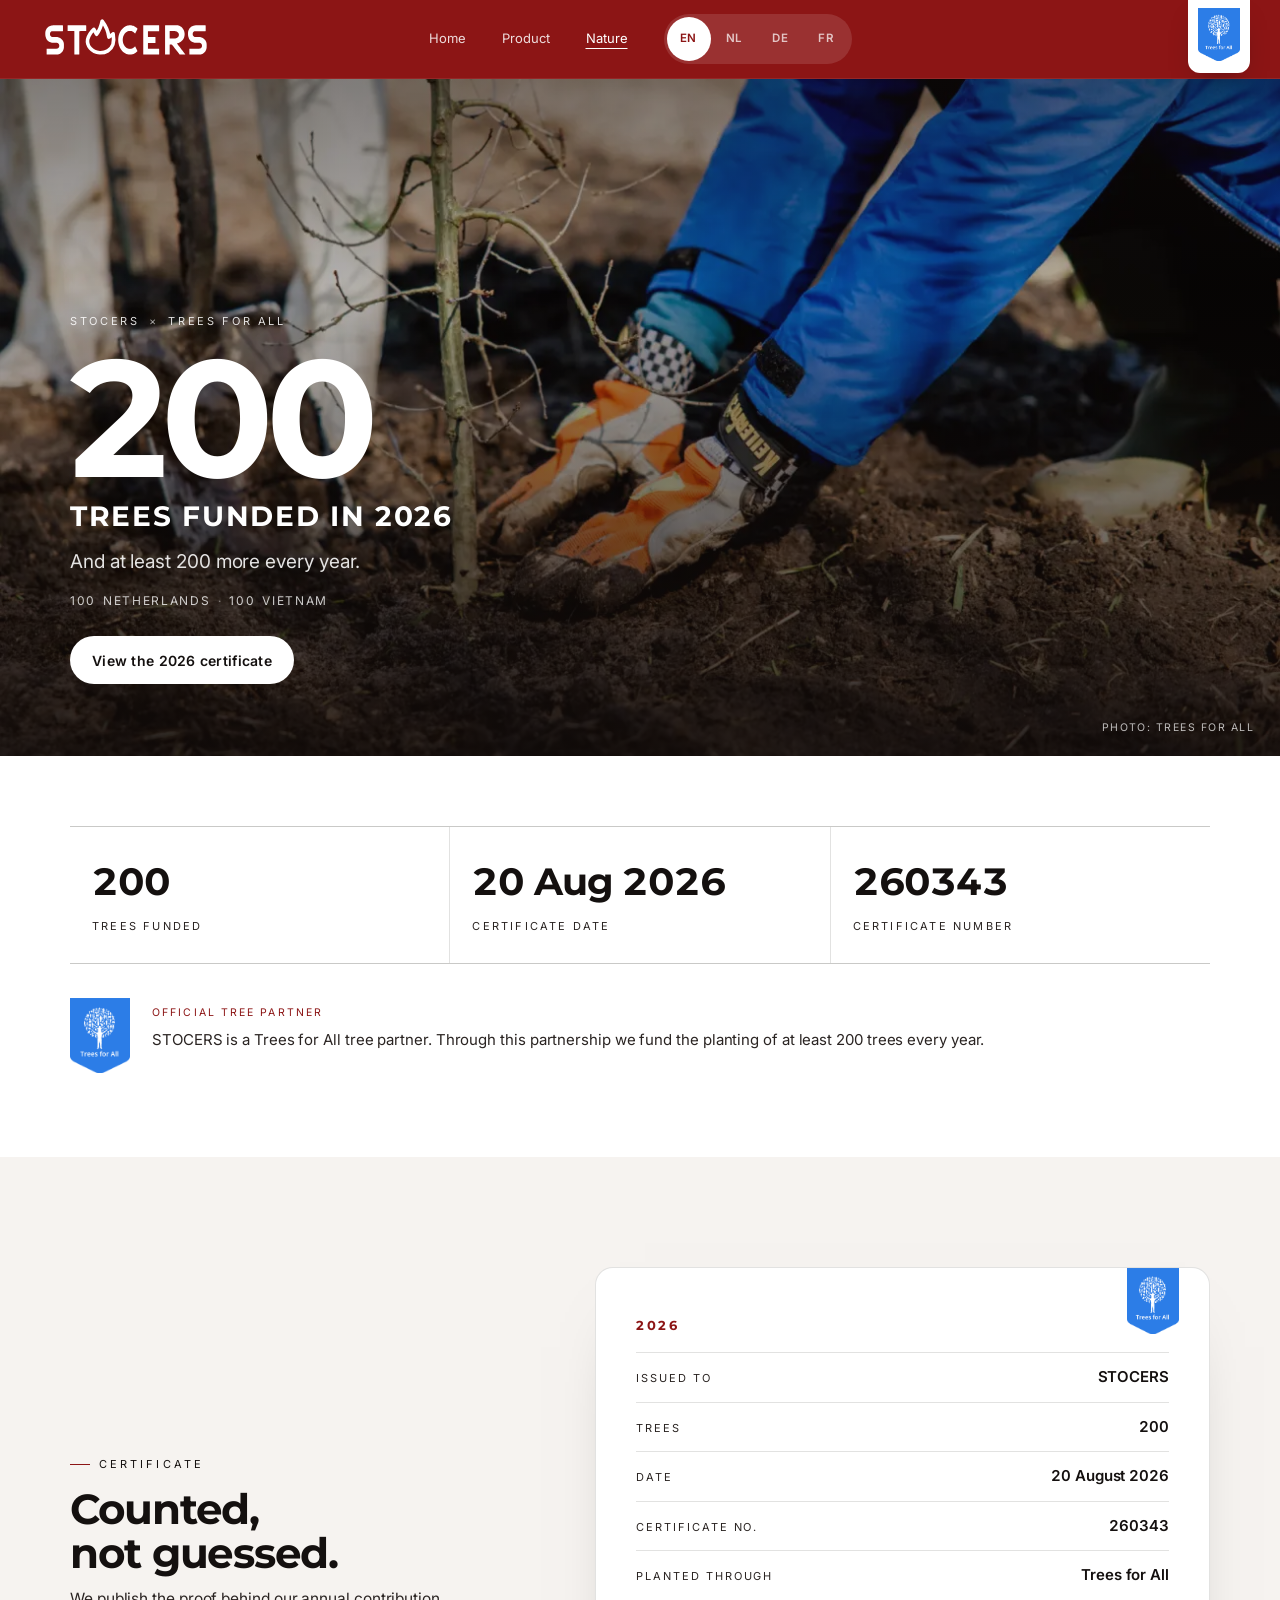
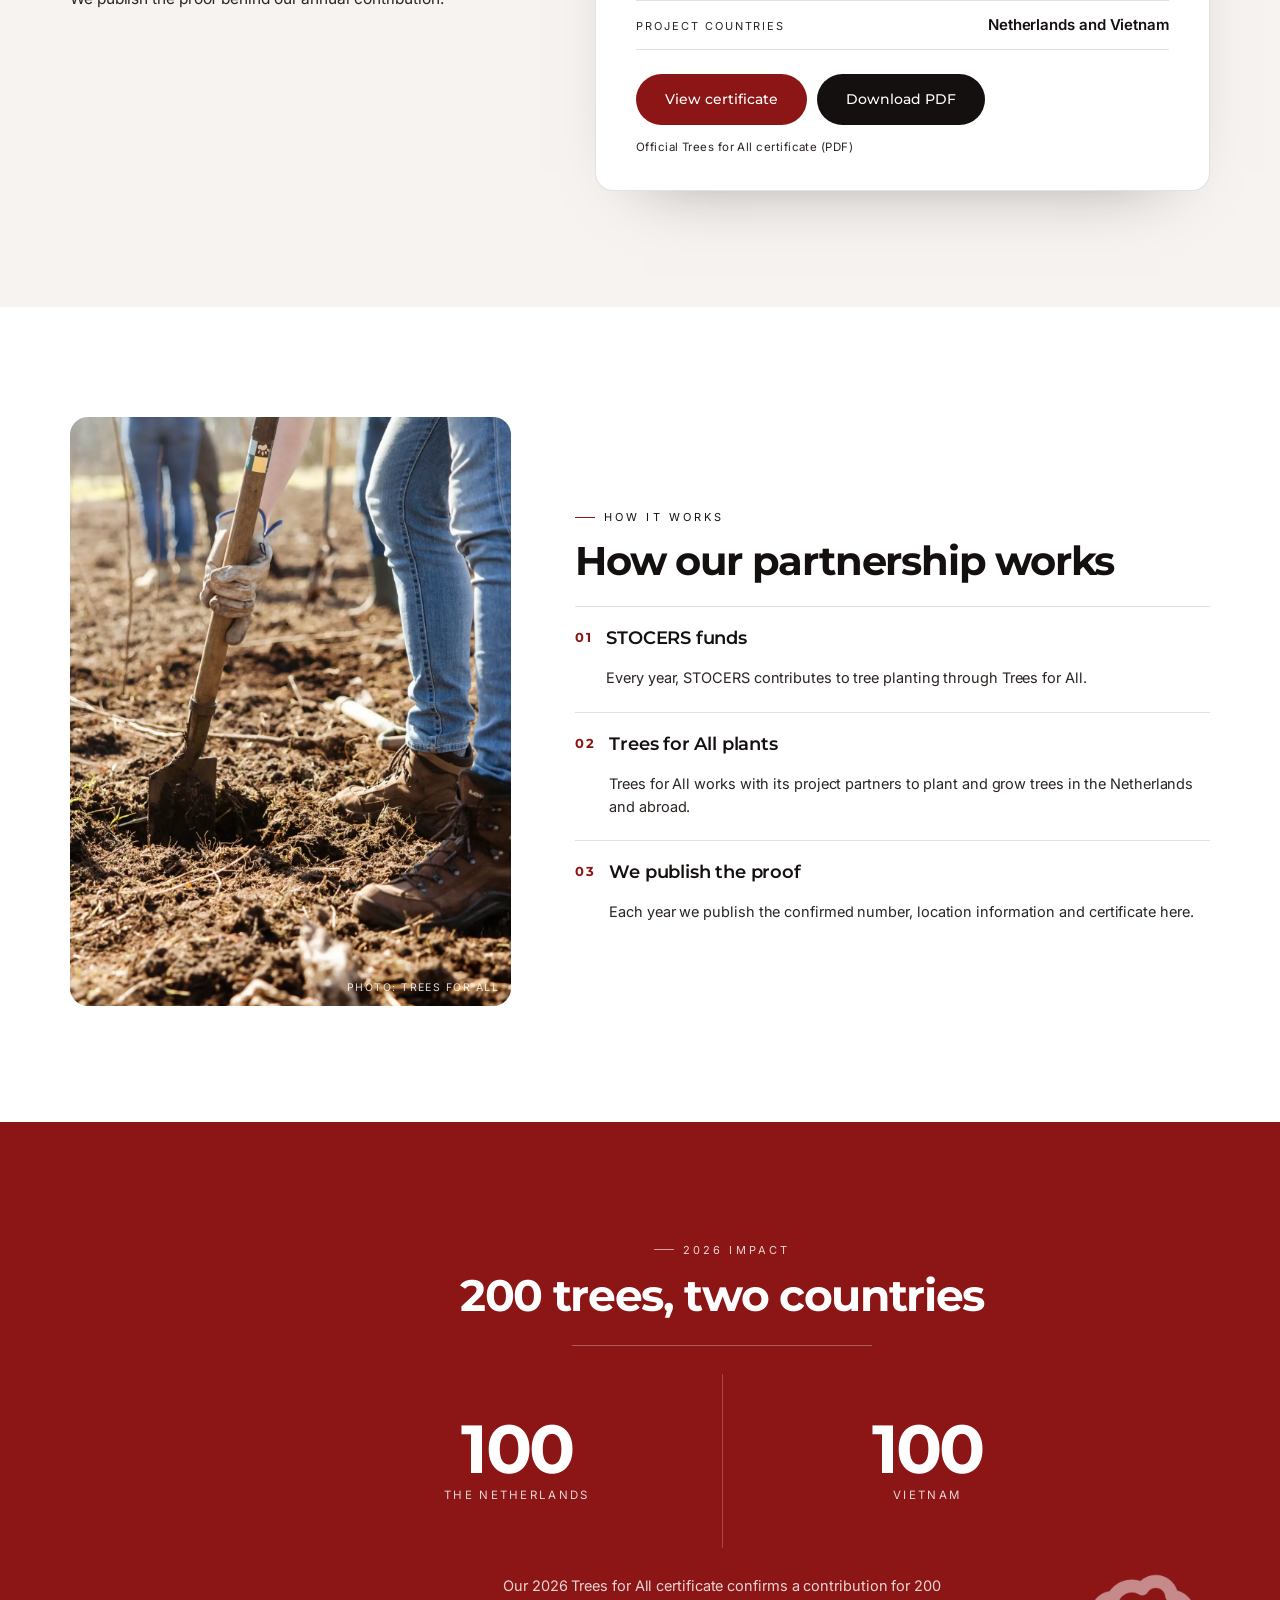
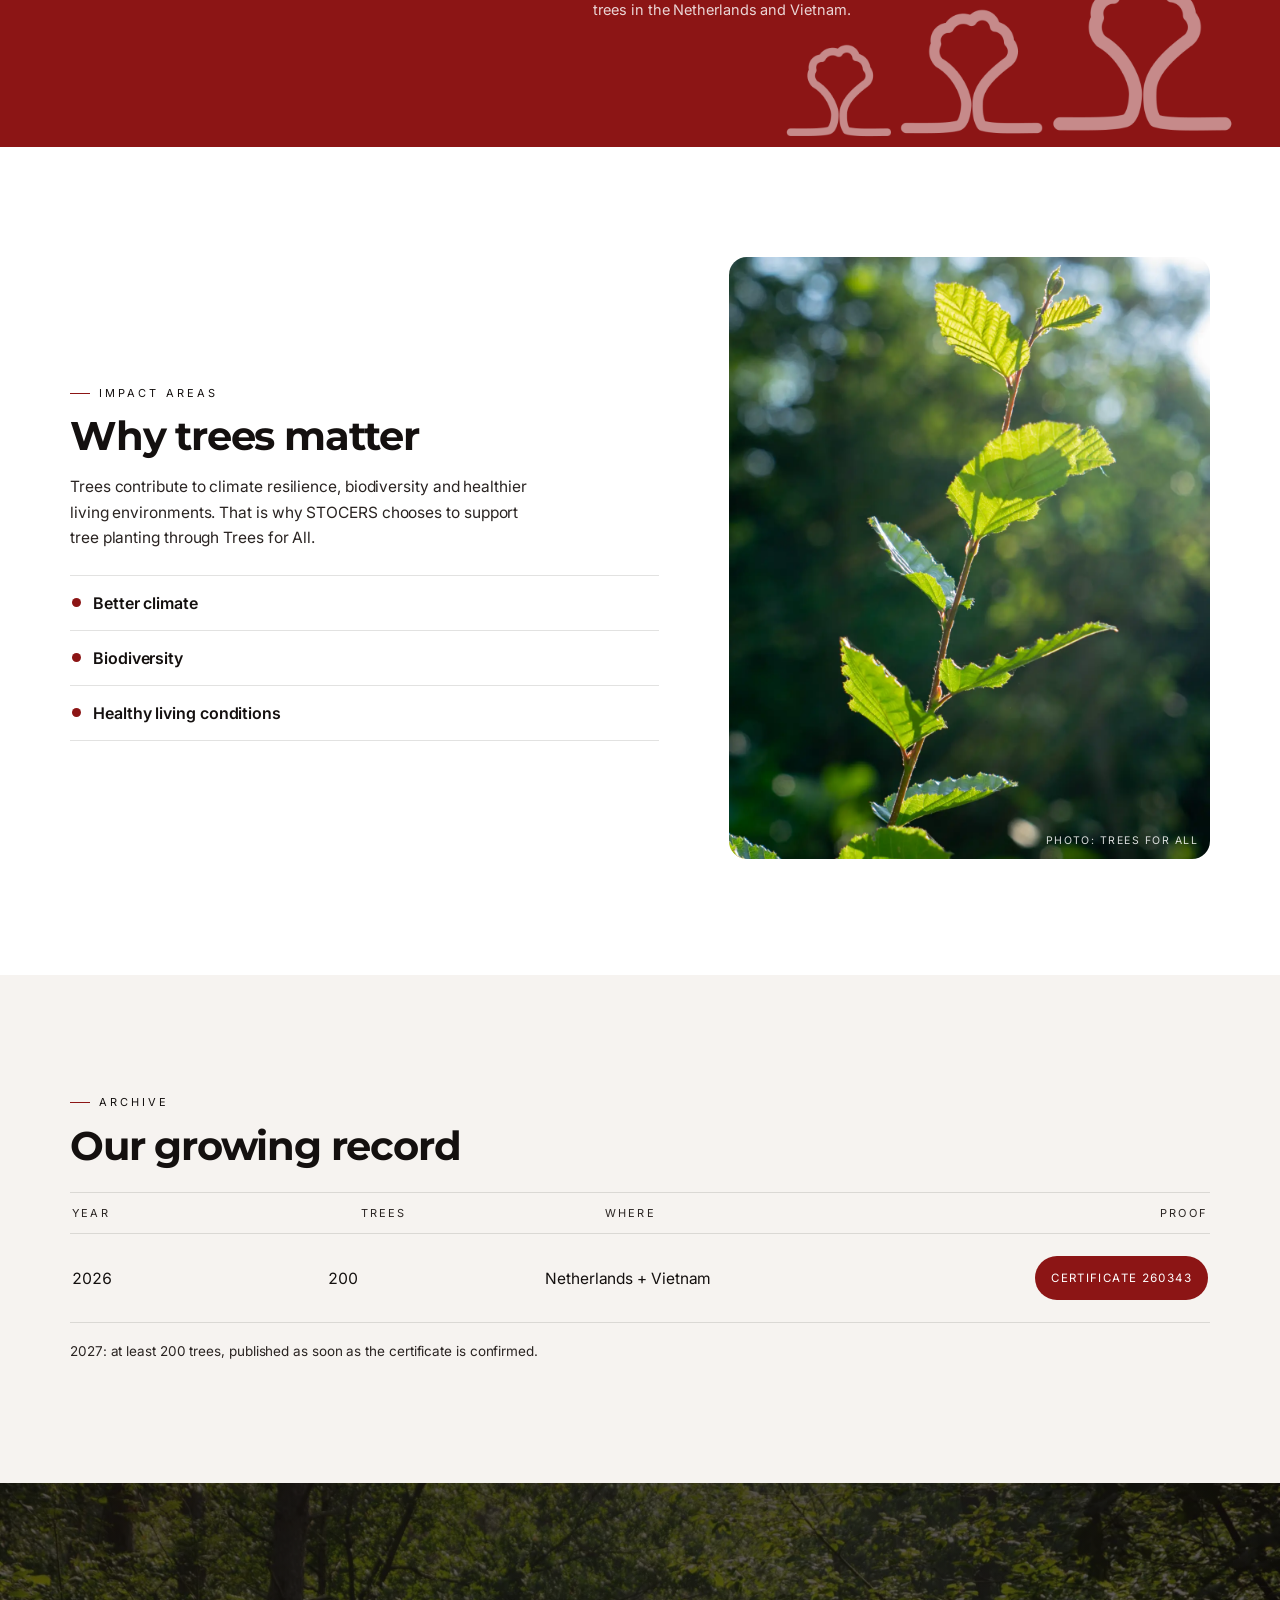
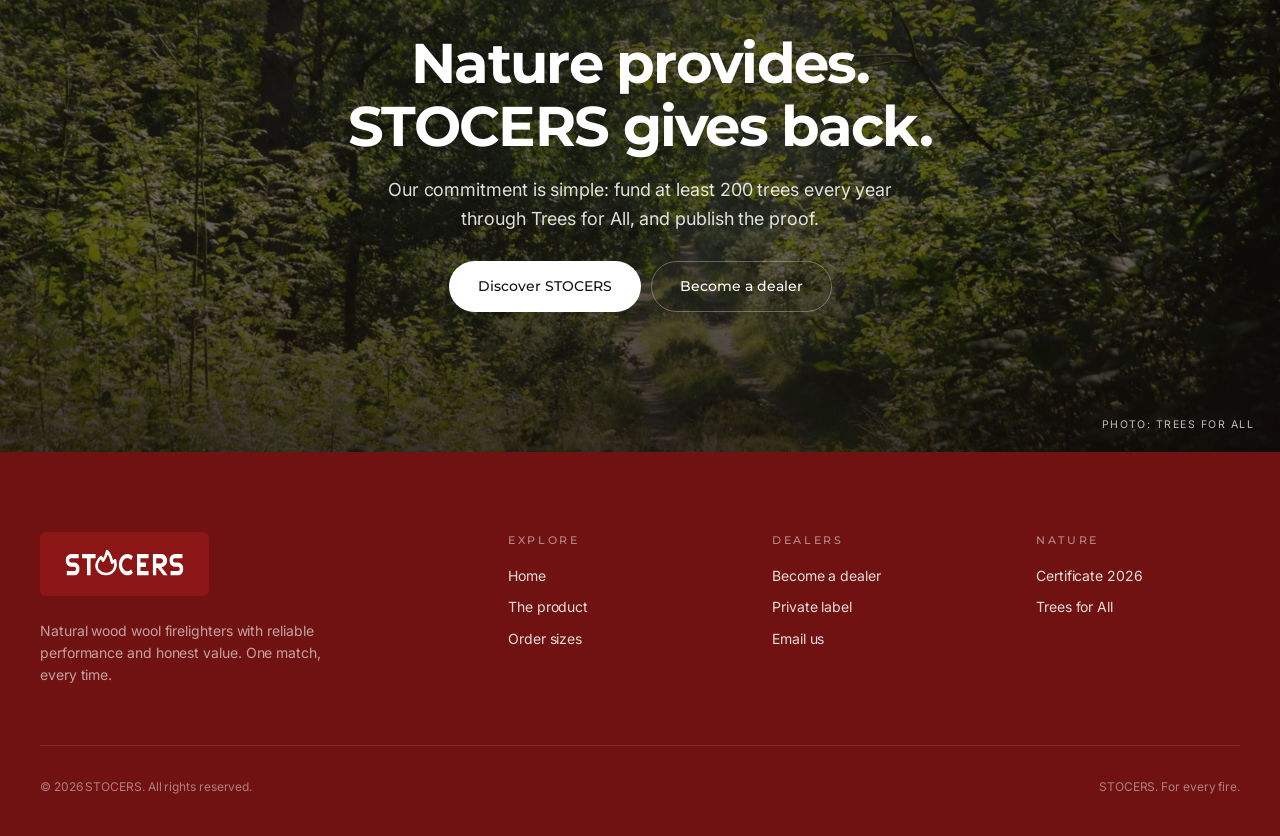
==== commit ef590c4c: "nieuw" ====
--- a/nature.html
+++ b/nature.html
@@ -3,20 +3,18 @@
 <head>
 <meta charset="UTF-8" />
 <meta name="viewport" content="width=device-width, initial-scale=1.0" />
-<title>Nature provides. STOCERS gives back. | 200+ Trees Every Year</title>
-<meta name="description" content="Nature provides, STOCERS gives back. Together with our dealers and users we help plant at least 200 trees every year. See our growing impact." />
+<title>STOCERS x Trees for All | 200+ Trees Every Year</title>
+<meta name="description" content="STOCERS funds the planting of at least 200 trees every year through Trees for All. View our annual impact, locations and official certificates." />
 <meta name="robots" content="index, follow" />
 <meta name="theme-color" content="#8C1515" />
 <link rel="canonical" href="https://stocers.com/nature" />
-
 <link rel="icon" type="image/svg+xml" href="assets/favicon.svg" />
 <link rel="icon" type="image/png" sizes="32x32" href="assets/favicon-32.png" />
 <link rel="apple-touch-icon" href="assets/favicon-192.png" />
-
 <meta property="og:type" content="website" />
 <meta property="og:site_name" content="STOCERS" />
-<meta property="og:title" content="Nature provides. STOCERS gives back." />
-<meta property="og:description" content="Together, we help plant at least 200 trees every year. See our growing impact." />
+<meta property="og:title" content="STOCERS x Trees for All | 200+ trees every year" />
+<meta property="og:description" content="200 trees funded in 2026 through Trees for All, in the Netherlands and Vietnam. Certificate 260343. See the proof." />
 <meta property="og:url" content="https://stocers.com/nature" />
 <meta property="og:image" content="https://stocers.com/assets/og-brand.jpg" />
 <meta property="og:image:width" content="1200" />
@@ -24,127 +22,234 @@
 <meta property="og:locale" content="en" />
 <meta name="twitter:card" content="summary_large_image" />
 <meta name="twitter:image" content="https://stocers.com/assets/og-brand.jpg" />
-
 <link rel="preconnect" href="https://fonts.googleapis.com" />
 <link rel="preconnect" href="https://fonts.gstatic.com" crossorigin="anonymous" />
 <link href="https://fonts.googleapis.com/css2?family=Montserrat:wght@600;700&family=Inter:wght@400;500;600;700&display=swap" rel="stylesheet" />
+<link rel="preload" as="image" href="assets/nat-hero-1300.webp" fetchpriority="high" />
 <link rel="stylesheet" href="styles.css" />
 <link rel="stylesheet" href="nature.css" />
+<script type="application/ld+json">{"@context":"https://schema.org","@type":"WebPage","name":"STOCERS x Trees for All","url":"https://stocers.com/nature","description":"STOCERS funds the planting of at least 200 trees every year through Trees for All.","publisher":{"@type":"Organization","name":"STOCERS","url":"https://stocers.com"}}</script>
 </head>
-<body>
-
-<nav class="nav">
+<body class="nature-body">
+
+<nav class="nav nav--nature">
   <a href="./" class="nav__logo" aria-label="STOCERS"><img src="assets/stocers-logo.svg" alt="STOCERS" /></a>
   <div class="nav__right">
     <div class="nav__links">
-      <a href="./">Home</a>
-      <a href="./#product">Product</a>
-      <a href="./#private-label">Private label</a>
-    </div>
-    <a href="./#dealer" class="nav__cta">Become a dealer</a>
-  </div>
+      <a href="./" data-i18n="nav.home">Home</a>
+      <a href="./#product" data-i18n="nav.product">Product</a>
+      <a href="nature" class="is-current" data-i18n="nav.nature" aria-current="page">Nature</a>
+    </div>
+    <div class="langs" role="group" aria-label="Language">
+      <button type="button" class="langs__btn" data-lang="en">EN</button>
+      <button type="button" class="langs__btn" data-lang="nl">NL</button>
+      <button type="button" class="langs__btn" data-lang="de">DE</button>
+      <button type="button" class="langs__btn" data-lang="fr">FR</button>
+    </div>
+  </div>
+  <a class="tfa-badge" href="nature" aria-label="Trees for All tree partner">
+    <span class="tfa-badge__plate"><img src="assets/trees-for-all.png" alt="Trees for All" width="576" height="727" /></span>
+    <span class="tfa-badge__tip" data-i18n="badge.tip">200+ trees every year</span>
+  </a>
 </nav>
 
-<header class="nat-hero" data-screen-label="01 Nature hero">
-  <div class="nat-hero__eyebrow">Our commitment</div>
-  <div class="nat-count">200+</div>
-  <div class="nat-count__label">Trees every year</div>
-  <img class="nat-trees" src="assets/illu-tree-growth.png" alt="Three growing trees, drawn in line art" />
-  <div class="nat-hero__scroll">Scroll</div>
+<header class="nh" data-screen-label="01 Hero">
+  <picture class="nh__bg">
+    <img src="assets/nat-hero-1300.webp" alt="Volunteers planting a young tree in a new forest" width="1300" height="867" fetchpriority="high" decoding="async" />
+  </picture>
+  <div class="nh__inner">
+    <p class="nh__eyebrow">STOCERS <span aria-hidden="true">&#215;</span> Trees for All</p>
+    <h1 class="nh__h1">
+      <span class="nh__count">200</span>
+      <span class="nh__title" data-i18n="hero.title">Trees funded in 2026</span>
+    </h1>
+    <p class="nh__sub" data-i18n="hero.sub">And at least 200 more every year.</p>
+    <p class="nh__split"><span>100</span> <span data-i18n="hero.nl">Netherlands</span> <i aria-hidden="true">&#183;</i> <span>100</span> <span>Vietnam</span></p>
+    <a class="nh__cta" href="#certificate" data-ev="certificate_view" data-i18n="hero.cta">View the 2026 certificate</a>
+  </div>
+  <span class="credit credit--hero" data-i18n="credit">Photo: Trees for All</span>
 </header>
 
-<section class="nat-lead" data-screen-label="02 Nature provides">
-  <div class="nat-lead__inner">
-    <h1 class="nat-lead__title reveal">Nature provides. STOCERS gives back.</h1>
-    <p class="nat-lead__text reveal">Our firelighters are made of wood wool and wax, so nature is our raw material. That is a responsibility, not a slogan. Together with our dealers and everyone who lights a STOCERS fire, we help plant at least 200 trees every year.</p>
-  </div>
-</section>
-
-<section class="nat-steps" data-screen-label="03 How it works">
-  <div class="nat-steps__grid">
-    <article class="nat-step reveal">
-      <div class="nat-step__icon">
-        <svg viewBox="0 0 24 24" fill="none" stroke="currentColor" stroke-width="1.5" stroke-linecap="round" stroke-linejoin="round" aria-hidden="true"><path d="M12 21V10"/><path d="M12 10c0-3 2-4 4-4 0 3-1.6 4-4 4Z"/><path d="M12 14c0-3-2-4-4-4 0 3 1.6 4 4 4Z"/><path d="M6 21h12"/></svg>
-      </div>
-      <div class="nat-step__num">01 Natural material</div>
-      <h2 class="nat-step__title">Wood and wax, nothing else</h2>
-      <p class="nat-step__body">Fine wood wool dipped in wax. No chemicals, no fillers, neutral in scent. What comes from the forest goes back to the forest.</p>
-    </article>
-    <article class="nat-step reveal">
-      <div class="nat-step__icon">
-        <svg viewBox="0 0 24 24" fill="none" stroke="currentColor" stroke-width="1.5" stroke-linecap="round" stroke-linejoin="round" aria-hidden="true"><path d="M3 20h18"/><path d="M12 20v-6"/><path d="M12 14c-4 0-6-2.4-6-6 4 0 6 2.4 6 6Z"/><path d="M12 14c0-4 2-6.5 6-6.5 0 4-2 6.5-6 6.5Z"/></svg>
-      </div>
-      <div class="nat-step__num">02 Every year</div>
-      <h2 class="nat-step__title">At least 200 new trees</h2>
-      <p class="nat-step__body">A share of every pallet we sell goes to tree planting. Each year we fund a minimum of 200 trees, and we grow that number as we grow.</p>
-    </article>
-    <article class="nat-step reveal">
-      <div class="nat-step__icon">
-        <svg viewBox="0 0 24 24" fill="none" stroke="currentColor" stroke-width="1.5" stroke-linecap="round" stroke-linejoin="round" aria-hidden="true"><path d="M20 6 9 17l-5-5"/></svg>
-      </div>
-      <div class="nat-step__num">03 Open about it</div>
-      <h2 class="nat-step__title">Counted, not guessed</h2>
-      <p class="nat-step__body">We report what was actually planted, where, and when. This page is where you can follow it, season after season.</p>
-    </article>
-  </div>
-</section>
-
-<section class="nat-pledge" data-screen-label="04 Pledge">
-  <div class="nat-pledge__inner">
-    <div class="nat-pledge__kicker">The pledge</div>
-    <p class="nat-pledge__quote reveal">Every fire we help start, <em>gives a tree back.</em></p>
-    <p class="nat-pledge__note reveal">Fire is warmth, food and time spent together. It should not cost the forest that makes it possible. That is why giving back is part of the product, not an extra.</p>
-  </div>
-</section>
-
-<section class="nat-soon" data-screen-label="05 Growing impact">
-  <div class="nat-soon__inner">
-    <div>
-      <div class="nat-soon__kicker">Growing impact</div>
-      <h2 class="nat-soon__title reveal">Follow the trees we plant</h2>
-      <p class="nat-soon__text reveal">This page grows with the project. Planting numbers, locations and photos from the field will be published here as each season is completed. Are you a dealer and would you like to see the impact of your own volume, or add your name to a planting? Get in touch.</p>
-      <div class="nat-soon__actions reveal">
-        <a class="btn btn--bordeaux" data-mail href="#">Email us about this</a>
-        <a class="btn btn--ink" href="./#dealer">Become a dealer</a>
-      </div>
-    </div>
-    <div class="nat-soon__art reveal">
-      <img src="assets/illu-treering.png" alt="A tree ring slice, drawn in line art" />
-    </div>
-  </div>
-</section>
-
-<footer class="footer" data-screen-label="06 Footer">
+<section class="nr" data-screen-label="02 Impact receipt">
+  <div class="nr__inner">
+    <div class="nr__stats">
+      <div class="nr__stat">
+        <span class="nr__val">200</span>
+        <span class="nr__lab" data-i18n="r.trees">Trees funded</span>
+      </div>
+      <div class="nr__stat">
+        <span class="nr__val" data-i18n="r.dateval">20 Aug 2026</span>
+        <span class="nr__lab" data-i18n="r.date">Certificate date</span>
+      </div>
+      <div class="nr__stat">
+        <span class="nr__val">260343</span>
+        <span class="nr__lab" data-i18n="r.num">Certificate number</span>
+      </div>
+    </div>
+    <div class="nr__note">
+      <a class="nr__logo" href="https://treesforall.nl/en/" target="_blank" rel="noopener" aria-label="Trees for All"><img src="assets/trees-for-all.png" alt="Trees for All" width="576" height="727" loading="lazy" /></a>
+      <div>
+        <span class="nr__tag" data-i18n="r.partner">Official tree partner</span>
+        <p data-i18n="r.note">STOCERS is a Trees for All tree partner. Through this partnership we fund the planting of at least 200 trees every year.</p>
+      </div>
+    </div>
+  </div>
+</section>
+
+<section class="nc" id="certificate" data-screen-label="03 Certificate">
+  <div class="nc__inner">
+    <div class="nc__head">
+      <span class="kick" data-i18n="c.kicker">Certificate</span>
+      <h2 class="nc__title reveal" data-i18n="c.title">Counted, not guessed.</h2>
+      <p class="nc__sub reveal" data-i18n="c.sub">We publish the proof behind our annual contribution.</p>
+    </div>
+    <div class="nc__card reveal">
+      <span class="nc__cardlogo"><img src="assets/trees-for-all.png" alt="Trees for All" width="576" height="727" loading="lazy" /></span>
+      <span class="nc__stamp">2026</span>
+      <dl class="nc__rows">
+        <div><dt data-i18n="c.l1">Issued to</dt><dd>STOCERS</dd></div>
+        <div><dt data-i18n="c.l2">Trees</dt><dd>200</dd></div>
+        <div><dt data-i18n="c.l3">Date</dt><dd data-i18n="c.dateval">20 August 2026</dd></div>
+        <div><dt data-i18n="c.l4">Certificate no.</dt><dd>260343</dd></div>
+        <div><dt data-i18n="c.l5">Planted through</dt><dd>Trees for All</dd></div>
+        <div><dt data-i18n="c.l6">Project countries</dt><dd data-i18n="c.countries">Netherlands and Vietnam</dd></div>
+      </dl>
+      <div class="nc__actions">
+        <a class="btn btn--bordeaux" href="assets/stocers-trees-for-all-certificate-2026.pdf" target="_blank" rel="noopener" data-cert-view data-ev="certificate_view" data-i18n="c.view">View certificate</a>
+        <a class="btn btn--ink" href="assets/stocers-trees-for-all-certificate-2026.pdf" download="STOCERS-Trees-for-All-certificate-2026.pdf" data-ev="certificate_download" data-i18n="c.dl">Download PDF</a>
+      </div>
+      <div class="nc__embed" hidden></div>
+      <p class="nc__file" data-i18n="c.file">Official Trees for All certificate (PDF)</p>
+    </div>
+  </div>
+</section>
+
+<section class="nw" data-screen-label="04 How it works">
+  <div class="nw__inner">
+    <figure class="nw__fig">
+      <img src="assets/nat-plantday-1200.webp" alt="Volunteer digging a planting hole on a Trees for All planting day" width="1200" height="1799" loading="lazy" decoding="async" />
+      <figcaption class="credit" data-i18n="credit">Photo: Trees for All</figcaption>
+    </figure>
+    <div class="nw__body">
+      <span class="kick" data-i18n="w.kicker">How it works</span>
+      <h2 class="nw__title reveal" data-i18n="w.title">How our partnership works</h2>
+      <ol class="nw__steps">
+        <li class="reveal"><span class="nw__num">01</span><h3 data-i18n="w.1t">STOCERS funds</h3><p data-i18n="w.1b">Every year, STOCERS contributes to tree planting through Trees for All.</p></li>
+        <li class="reveal"><span class="nw__num">02</span><h3 data-i18n="w.2t">Trees for All plants</h3><p data-i18n="w.2b">Trees for All works with its project partners to plant and grow trees in the Netherlands and abroad.</p></li>
+        <li class="reveal"><span class="nw__num">03</span><h3 data-i18n="w.3t">We publish the proof</h3><p data-i18n="w.3b">Each year we publish the confirmed number, location information and certificate here.</p></li>
+      </ol>
+    </div>
+  </div>
+</section>
+
+<section class="ni" data-screen-label="05 2026 impact">
+  <div class="ni__inner">
+    <span class="kick kick--light" data-i18n="i.kicker">2026 impact</span>
+    <h2 class="ni__title reveal" data-i18n="i.title">200 trees, two countries</h2>
+    <span class="ni__rule" aria-hidden="true"></span>
+    <div class="ni__split">
+      <div class="ni__half reveal">
+        <span class="ni__num">100</span>
+        <span class="ni__where" data-i18n="i.nl">The Netherlands</span>
+      </div>
+      <div class="ni__half reveal">
+        <span class="ni__num">100</span>
+        <span class="ni__where">Vietnam</span>
+      </div>
+    </div>
+    <p class="ni__note reveal" data-i18n="i.note">Our 2026 Trees for All certificate confirms a contribution for 200 trees in the Netherlands and Vietnam.</p>
+    <img class="ni__illu" src="assets/illu-tree-growth-white.webp" alt="" aria-hidden="true" width="1200" height="474" loading="lazy" decoding="async" />
+  </div>
+</section>
+
+<section class="ny" data-screen-label="06 Why trees matter">
+  <div class="ny__inner">
+    <div class="ny__body">
+      <span class="kick" data-i18n="y.kicker">Impact areas</span>
+      <h2 class="ny__title reveal" data-i18n="y.title">Why trees matter</h2>
+      <p class="ny__text reveal" data-i18n="y.body">Trees contribute to climate resilience, biodiversity and healthier living environments. That is why STOCERS chooses to support tree planting through Trees for All.</p>
+      <ul class="ny__list">
+        <li class="reveal" data-i18n="y.1">Better climate</li>
+        <li class="reveal" data-i18n="y.2">Biodiversity</li>
+        <li class="reveal" data-i18n="y.3">Healthy living conditions</li>
+      </ul>
+    </div>
+    <figure class="ny__fig">
+      <img src="assets/nat-young-1200.webp" alt="Young tree leaves backlit by the sun in a Dutch forest" width="1200" height="1800" loading="lazy" decoding="async" />
+      <figcaption class="credit" data-i18n="credit">Photo: Trees for All</figcaption>
+    </figure>
+  </div>
+</section>
+
+<section class="na" data-screen-label="07 Growing record">
+  <div class="na__inner">
+    <span class="kick" data-i18n="a.kicker">Archive</span>
+    <h2 class="na__title reveal" data-i18n="a.title">Our growing record</h2>
+    <div class="na__table reveal">
+      <div class="na__row na__row--head">
+        <span data-i18n="a.year">Year</span>
+        <span data-i18n="a.trees">Trees</span>
+        <span data-i18n="a.where">Where</span>
+        <span data-i18n="a.proof">Proof</span>
+      </div>
+      <div class="na__row">
+        <span data-l="Year">2026</span>
+        <span data-l="Trees">200</span>
+        <span data-l="Where" data-i18n="a.where26">Netherlands + Vietnam</span>
+        <span data-l="Proof"><a class="na__cert" href="assets/stocers-trees-for-all-certificate-2026.pdf" target="_blank" rel="noopener" data-ev="certificate_view" data-i18n="a.cert">Certificate 260343</a></span>
+      </div>
+    </div>
+    <p class="na__next reveal" data-i18n="a.next">2027: at least 200 trees, published as soon as the certificate is confirmed.</p>
+  </div>
+</section>
+
+<section class="nz" data-screen-label="08 Closing">
+  <picture class="nz__bg">
+    <img src="assets/nat-forest-1600.webp" alt="Sunlit path through a young Dutch forest" width="1600" height="1063" loading="lazy" decoding="async" />
+  </picture>
+  <div class="nz__inner">
+    <h2 class="nz__title reveal"><span data-i18n="z.title1">Nature provides.</span><span data-i18n="z.title2">STOCERS gives back.</span></h2>
+    <p class="nz__body reveal" data-i18n="z.body">Our commitment is simple: fund at least 200 trees every year through Trees for All, and publish the proof.</p>
+    <div class="nz__actions reveal">
+      <a class="btn btn--ember" href="./" data-i18n="z.cta1">Discover STOCERS</a>
+      <a class="btn btn--ghost" href="./#dealer" data-ev="become_dealer_click" data-i18n="z.cta2">Become a dealer</a>
+    </div>
+  </div>
+  <span class="credit credit--hero" data-i18n="credit">Photo: Trees for All</span>
+</section>
+
+<footer class="footer" data-screen-label="09 Footer">
   <div class="footer__inner">
     <div class="footer__brand">
       <span class="footer__lockup"><img src="assets/stocers-logo.svg" alt="STOCERS" /></span>
-      <p class="footer__tag">Natural wood wool firelighters with reliable performance and honest value. One match, every time.</p>
+      <p class="footer__tag" data-i18n="f.tag">Natural wood wool firelighters with reliable performance and honest value. One match, every time.</p>
     </div>
     <div class="footer__col">
-      <h4>Explore</h4>
+      <h4 data-i18n="f.explore">Explore</h4>
       <ul>
-        <li><a href="./">Home</a></li>
-        <li><a href="./#product">The product</a></li>
-        <li><a href="./#packaging">Order sizes</a></li>
+        <li><a href="./" data-i18n="nav.home">Home</a></li>
+        <li><a href="./#product" data-i18n="f.product">The product</a></li>
+        <li><a href="./#packaging" data-i18n="f.sizes">Order sizes</a></li>
       </ul>
     </div>
     <div class="footer__col">
-      <h4>Dealers</h4>
+      <h4 data-i18n="f.dealers">Dealers</h4>
       <ul>
-        <li><a href="./#dealer">Become a dealer</a></li>
+        <li><a href="./#dealer" data-i18n="f.dealer">Become a dealer</a></li>
         <li><a href="./#private-label">Private label</a></li>
-        <li><a href="#" data-mail>Email us</a></li>
+        <li><a href="#" data-mail data-i18n="f.mail">Email us</a></li>
       </ul>
     </div>
     <div class="footer__col">
       <h4>Nature</h4>
       <ul>
-        <li><a href="nature">200+ trees every year</a></li>
+        <li><a href="assets/stocers-trees-for-all-certificate-2026.pdf" target="_blank" rel="noopener" data-i18n="f.cert">Certificate 2026</a></li>
+        <li><a href="https://treesforall.nl/en/" target="_blank" rel="noopener">Trees for All</a></li>
       </ul>
     </div>
   </div>
   <div class="footer__legal">
-    <span>© <span id="year">2026</span> STOCERS. All rights reserved.</span>
+    <span>&copy; <span id="year">2026</span> STOCERS. <span data-i18n="f.rights">All rights reserved.</span></span>
     <span>STOCERS. For every fire.</span>
   </div>
 </footer>
--- a/styles.css
+++ b/styles.css
@@ -84,6 +84,36 @@
   transition: background .2s, border-color .2s;
 }
 .nav__cta:hover { background: rgba(255,255,255,0.08); border-color: rgba(255,255,255,0.35); }
+
+/* Trees for All partner badge (desktop, hangs from the top-right edge) */
+.tfa-badge { display: none; position: absolute; top: 0; right: 30px; z-index: 110; }
+.tfa-badge__plate {
+  display: block;
+  background: #FFFFFF;
+  padding: 8px 10px 12px;
+  border-radius: 0 0 12px 12px;
+  box-shadow: 0 14px 30px -16px rgba(0,0,0,0.55);
+  transition: transform .32s cubic-bezier(.2,.7,.2,1), box-shadow .32s ease;
+}
+.tfa-badge__plate img { width: 42px; height: auto; display: block; }
+.tfa-badge:hover .tfa-badge__plate, .tfa-badge:focus-visible .tfa-badge__plate {
+  transform: translateY(8px);
+  box-shadow: 0 26px 44px -18px rgba(0,0,0,0.6);
+}
+.tfa-badge__tip {
+  position: absolute; top: calc(100% + 8px); right: 0;
+  white-space: nowrap;
+  font-size: 10px; letter-spacing: 0.16em; text-transform: uppercase;
+  color: #FFFFFF;
+  background: rgba(20,16,15,0.82);
+  padding: 7px 12px;
+  border-radius: 999px;
+  opacity: 0; transform: translateY(-4px);
+  transition: opacity .3s ease, transform .3s ease;
+  pointer-events: none;
+}
+.tfa-badge:hover .tfa-badge__tip, .tfa-badge:focus-visible .tfa-badge__tip { opacity: 1; transform: none; }
+@media (min-width: 1000px) { .tfa-badge { display: block; } }
 
 @media (max-width: 720px) {
   .nav { padding: 12px 20px; gap: 12px; }
--- a/nature.css
+++ b/nature.css
@@ -1,54 +1,190 @@
-.nat-hero{position:relative;min-height:100svh;display:flex;flex-direction:column;align-items:center;justify-content:center;text-align:center;padding:150px 32px 90px;background:radial-gradient(ellipse 70% 55% at 50% 108%,rgba(255,106,46,.20),transparent 70%),linear-gradient(180deg,var(--bordeaux) 0%,var(--bordeaux-deep) 60%,var(--bordeaux-dark) 100%);color:var(--cream);overflow:hidden}
-.nat-hero__eyebrow{font-size:12px;letter-spacing:.34em;text-transform:uppercase;color:rgba(255,255,255,.7);display:inline-flex;align-items:center;gap:12px;margin-bottom:34px}
-.nat-hero__eyebrow::before,.nat-hero__eyebrow::after{content:'';width:26px;height:1px;background:rgba(255,255,255,.5)}
-.nat-count{font-family:'Montserrat',Helvetica,Arial,sans-serif;font-weight:700;font-size:clamp(78px,15vw,208px);line-height:.86;letter-spacing:-.035em}
-.nat-count__label{font-family:'Montserrat',Helvetica,Arial,sans-serif;font-weight:700;font-size:clamp(17px,2.4vw,32px);letter-spacing:.2em;text-transform:uppercase;margin-top:18px}
-.nat-trees{width:min(620px,86%);margin:56px auto 0;opacity:0;transform:translateY(18px);transition:opacity 1.1s cubic-bezier(.2,.7,.2,1),transform 1.1s cubic-bezier(.2,.7,.2,1)}
-.nat-trees.is-in{opacity:1;transform:translateY(0)}
-.nat-hero__scroll{position:absolute;bottom:26px;left:50%;transform:translateX(-50%);font-size:11px;letter-spacing:.3em;text-transform:uppercase;color:rgba(255,255,255,.55)}
-.nat-lead{padding:120px 32px;background:var(--paper);text-align:center}
-.nat-lead__inner{max-width:820px;margin:0 auto}
-.nat-lead__title{font-size:clamp(32px,4.6vw,62px);font-weight:700;letter-spacing:-.03em;line-height:1.06;color:var(--ink);margin-bottom:26px;text-wrap:balance}
-.nat-lead__text{font-size:clamp(17px,1.5vw,20px);line-height:1.62;color:var(--ink-soft);max-width:60ch;margin:0 auto;text-wrap:pretty}
-.nat-steps{padding:0 32px 130px;background:var(--paper)}
-.nat-steps__grid{max-width:1140px;margin:0 auto;display:grid;grid-template-columns:repeat(3,1fr);gap:1px;background:var(--rule);border-top:1px solid var(--rule);border-bottom:1px solid var(--rule)}
-.nat-step{background:var(--paper);padding:52px 34px 58px;display:flex;flex-direction:column;gap:16px;transition:background .25s ease}
-.nat-step:hover{background:var(--cream-warm)}
-.nat-step__icon{width:46px;height:46px;display:grid;place-items:center;border:1px solid var(--rule);border-radius:50%;color:var(--ink);margin-bottom:8px}
-.nat-step__icon svg{width:24px;height:24px}
-.nat-step__num{font-size:12px;letter-spacing:.22em;text-transform:uppercase;color:var(--ink);font-variant-numeric:tabular-nums}
-.nat-step__title{font-size:25px;font-weight:600;letter-spacing:-.02em;color:var(--ink)}
-.nat-step__body{font-size:15px;line-height:1.62;color:var(--ink-soft)}
-.nat-pledge{padding:130px 32px;background:radial-gradient(ellipse 60% 90% at 50% 0%,rgba(255,106,46,.17),transparent 70%),var(--bordeaux);color:var(--cream);text-align:center}
-.nat-pledge__inner{max-width:900px;margin:0 auto;display:grid;gap:30px;justify-items:center}
-.nat-pledge__kicker{font-size:12px;letter-spacing:.32em;text-transform:uppercase;color:rgba(255,255,255,.7);display:inline-flex;align-items:center;gap:10px}
-.nat-pledge__kicker::before{content:'';width:22px;height:1px;background:rgba(255,255,255,.5)}
-.nat-pledge__quote{font-size:clamp(28px,3.7vw,52px);font-weight:700;letter-spacing:-.03em;line-height:1.1;text-wrap:balance}
-.nat-pledge__quote em{font-style:normal;color:var(--cream)}
-.nat-pledge__note{font-size:16px;line-height:1.6;color:rgba(255,255,255,.76);max-width:56ch}
-.nat-soon{padding:120px 32px;background:var(--cream-warm)}
-.nat-soon__inner{max-width:1140px;margin:0 auto;display:grid;grid-template-columns:1.05fr .95fr;gap:70px;align-items:center}
-.nat-soon__kicker{font-size:12px;letter-spacing:.32em;text-transform:uppercase;color:var(--ink);display:inline-flex;align-items:center;gap:10px;margin-bottom:18px}
-.nat-soon__kicker::before{content:'';width:22px;height:1px;background:var(--bordeaux)}
-.nat-soon__title{font-size:clamp(28px,3.4vw,46px);font-weight:700;letter-spacing:-.03em;line-height:1.08;color:var(--ink);margin-bottom:20px;text-wrap:balance}
-.nat-soon__text{font-size:16px;line-height:1.62;color:var(--ink-soft);max-width:48ch;margin-bottom:30px}
-.nat-soon__actions{display:flex;flex-wrap:wrap;gap:14px}
-.nat-soon__art{display:flex;justify-content:center;align-items:center;padding:44px;background:var(--bordeaux);border-radius:22px}
-.nat-soon__art img{width:min(260px,76%);height:auto}
-.reveal{opacity:0;transform:translateY(22px);transition:opacity .9s cubic-bezier(.2,.7,.2,1),transform .9s cubic-bezier(.2,.7,.2,1)}
-.reveal.is-in{opacity:1;transform:translateY(0)}
-@media (max-width:900px){
-.nat-steps__grid{grid-template-columns:1fr}
-.nat-soon__inner{grid-template-columns:1fr;gap:40px}
-.nat-soon__art{order:-1;padding:34px}
+/* ============ STOCERS /nature — mobile first ============ */
+.nature-body{background:var(--paper)}
+.kick{display:inline-flex;align-items:center;gap:9px;font-size:11px;letter-spacing:.28em;text-transform:uppercase;color:var(--ink)}
+.kick::before{content:'';width:20px;height:1px;background:var(--bordeaux)}
+.kick--light{color:rgba(255,255,255,.82)}
+.kick--light::before{background:rgba(255,255,255,.6)}
+.credit{font-size:10.5px;letter-spacing:.14em;text-transform:uppercase;color:var(--ink-soft);opacity:.75}
+.credit--hero{position:absolute;right:14px;bottom:12px;color:rgba(255,255,255,.72);opacity:1;z-index:3}
+.reveal{opacity:0;transform:translateY(16px);transition:opacity .7s cubic-bezier(.2,.7,.2,1),transform .7s cubic-bezier(.2,.7,.2,1)}
+.reveal.is-in{opacity:1;transform:none}
+
+/* language switcher */
+.langs{display:flex;gap:2px;background:rgba(255,255,255,.12);border-radius:999px;padding:3px}
+.langs__btn{appearance:none;border:0;background:transparent;color:rgba(255,255,255,.72);font:inherit;font-size:11.5px;font-weight:600;letter-spacing:.08em;min-width:44px;min-height:44px;border-radius:999px;cursor:pointer;transition:background .2s,color .2s}
+.langs__btn:hover{color:#fff}
+.langs__btn[aria-pressed="true"]{background:#fff;color:var(--bordeaux)}
+.nav--nature .nav__links a.is-current{color:#fff;text-decoration:underline;text-underline-offset:5px;text-decoration-thickness:1px}
+
+/* ── 01 hero ── */
+.nh{position:relative;min-height:78svh;display:flex;align-items:flex-end;padding:96px 20px 54px;overflow:hidden;background:var(--ink)}
+.nh__bg{position:absolute;inset:0;z-index:0}
+.nh__bg img{width:100%;height:100%;object-fit:cover;object-position:46% 62%;display:block}
+.nh::after{content:'';position:absolute;inset:0;z-index:1;background:linear-gradient(180deg,rgba(18,12,10,.62) 0%,rgba(18,12,10,.3) 38%,rgba(18,12,10,.86) 100%)}
+.nh__inner{position:relative;z-index:2;width:100%;color:#fff}
+.nh__eyebrow{font-size:11px;letter-spacing:.24em;text-transform:uppercase;color:rgba(255,255,255,.86);margin-bottom:18px}
+.nh__eyebrow span{opacity:.7;margin:0 4px}
+.nh__h1{display:flex;flex-direction:column;gap:2px;margin:0}
+.nh__count{font-family:'Montserrat',Helvetica,Arial,sans-serif;font-weight:700;font-size:clamp(86px,29vw,150px);line-height:.84;letter-spacing:-.045em}
+.nh__title{font-family:'Montserrat',Helvetica,Arial,sans-serif;font-weight:700;font-size:clamp(19px,5.6vw,26px);letter-spacing:.06em;text-transform:uppercase;line-height:1.2;margin-top:10px}
+.nh__sub{font-size:15.5px;line-height:1.5;color:rgba(255,255,255,.88);margin-top:14px;max-width:26ch}
+.nh__split{display:flex;align-items:center;gap:7px;flex-wrap:wrap;margin-top:16px;font-size:12px;letter-spacing:.14em;text-transform:uppercase;color:rgba(255,255,255,.78)}
+.nh__split i{opacity:.5;font-style:normal}
+.nh__cta{display:inline-flex;align-items:center;justify-content:center;min-height:48px;margin-top:26px;padding:0 22px;border-radius:999px;background:#fff;color:var(--ink);font-size:14px;font-weight:600;letter-spacing:.02em;transition:background .2s,transform .2s}
+.nh__cta:hover{background:rgba(255,255,255,.88);transform:translateY(-1px)}
+
+/* ── 02 impact receipt ── */
+.nr{padding:44px 20px 54px;background:var(--paper)}
+.nr__inner{max-width:1140px;margin:0 auto}
+.nr__stats{display:grid;grid-template-columns:1fr;border-top:1px solid var(--rule)}
+.nr__stat{display:flex;align-items:baseline;justify-content:space-between;gap:16px;padding:18px 2px;border-bottom:1px solid var(--rule)}
+.nr__val{font-family:'Montserrat',Helvetica,Arial,sans-serif;font-weight:700;font-size:28px;letter-spacing:-.03em;color:var(--ink);font-variant-numeric:tabular-nums}
+.nr__lab{font-size:11px;letter-spacing:.2em;text-transform:uppercase;color:var(--ink-soft);text-align:right}
+.nr__note{display:grid;grid-template-columns:52px 1fr;gap:18px;align-items:start;margin-top:26px}
+.nr__logo{display:block;line-height:0}
+.nr__logo img{width:100%;height:auto}
+.nr__tag{display:inline-block;font-size:10.5px;letter-spacing:.2em;text-transform:uppercase;color:var(--bordeaux);margin-bottom:8px}
+.nr__note p{font-size:15px;line-height:1.6;color:var(--ink-soft);text-wrap:pretty}
+
+/* ── 03 certificate ── */
+.nc{padding:56px 20px 62px;background:var(--cream-warm)}
+.nc__inner{max-width:1140px;margin:0 auto}
+.nc__head{margin-bottom:28px}
+.nc__title{font-size:clamp(30px,8.4vw,42px);font-weight:700;letter-spacing:-.03em;line-height:1.05;color:var(--ink);margin:14px 0 12px;text-wrap:balance}
+.nc__sub{font-size:15.5px;line-height:1.6;color:var(--ink-soft);max-width:44ch}
+.nc__card{position:relative;background:var(--paper);border:1px solid var(--rule);border-radius:18px;padding:30px 20px 24px;box-shadow:0 30px 70px -50px rgba(20,16,15,.5)}
+.nc__cardlogo{position:absolute;top:0;right:20px;width:44px;line-height:0}
+.nc__cardlogo img{width:100%;height:auto}
+.nc__stamp{font-family:'Montserrat',Helvetica,Arial,sans-serif;font-weight:700;font-size:13px;letter-spacing:.22em;color:var(--bordeaux)}
+.nc__rows{margin:16px 0 24px;border-top:1px solid var(--rule)}
+.nc__rows>div{display:flex;align-items:baseline;justify-content:space-between;gap:18px;padding:13px 0;border-bottom:1px solid var(--rule)}
+.nc__rows dt{font-size:11px;letter-spacing:.18em;text-transform:uppercase;color:var(--ink-soft)}
+.nc__rows dd{margin:0;font-size:15px;font-weight:600;color:var(--ink);text-align:right;font-variant-numeric:tabular-nums}
+.nc__actions{display:flex;flex-direction:column;gap:10px}
+.nc__actions .btn{justify-content:center;min-height:48px;display:inline-flex;align-items:center}
+.nc__embed{margin-top:16px;border:1px solid var(--rule);border-radius:12px;overflow:hidden;background:var(--cream-warm)}
+.nc__embed iframe{display:block;width:100%;height:min(74vh,620px);border:0;background:#fff}
+.nc__file{margin-top:14px;font-size:11.5px;letter-spacing:.04em;color:var(--ink-soft);text-align:center}
+
+/* ── 04 how it works ── */
+.nw{padding:56px 20px 60px;background:var(--paper)}
+.nw__inner{max-width:1140px;margin:0 auto;display:grid;gap:30px}
+.nw__fig{margin:0;position:relative}
+.nw__fig img{width:100%;height:auto;aspect-ratio:4/5;object-fit:cover;object-position:50% 38%;border-radius:18px;display:block}
+.nw__fig .credit{position:absolute;right:12px;bottom:10px;color:rgba(255,255,255,.85);opacity:1}
+.nw__title{font-size:clamp(27px,7.4vw,40px);font-weight:700;letter-spacing:-.03em;line-height:1.07;color:var(--ink);margin:14px 0 24px;text-wrap:balance}
+.nw__steps{list-style:none;margin:0;padding:0;display:grid;gap:22px}
+.nw__steps li{display:grid;grid-template-columns:auto 1fr;gap:14px 14px;align-items:start;padding-top:18px;border-top:1px solid var(--rule)}
+.nw__num{font-family:'Montserrat',Helvetica,Arial,sans-serif;font-weight:700;font-size:13px;letter-spacing:.12em;color:var(--bordeaux);padding-top:3px}
+.nw__steps h3{font-size:18px;font-weight:600;letter-spacing:-.01em;color:var(--ink)}
+.nw__steps p{grid-column:2;font-size:14.5px;line-height:1.6;color:var(--ink-soft);text-wrap:pretty}
+
+/* ── 05 2026 impact ── */
+.ni{position:relative;overflow:hidden;padding:60px 20px 64px;background:var(--bordeaux);color:#fff;text-align:center}
+.ni__inner{max-width:1140px;margin:0 auto;display:grid;justify-items:center}
+.ni__title{font-size:clamp(28px,7.6vw,44px);font-weight:700;letter-spacing:-.03em;line-height:1.06;margin:14px 0 0;text-wrap:balance}
+.ni__rule{display:block;width:min(300px,66%);height:1px;background:rgba(255,255,255,.3);margin:26px 0 2px}
+.ni__split{display:grid;grid-template-columns:1fr 1fr;gap:1px;width:100%;background:rgba(255,255,255,.22);margin-top:14px}
+.ni__half{background:var(--bordeaux);padding:26px 12px;display:grid;gap:8px;justify-items:center}
+.ni__num{font-family:'Montserrat',Helvetica,Arial,sans-serif;font-weight:700;font-size:clamp(42px,13vw,68px);line-height:.9;letter-spacing:-.04em}
+.ni__where{font-size:11.5px;letter-spacing:.2em;text-transform:uppercase;color:rgba(255,255,255,.82)}
+.ni__illu{width:min(420px,88%);height:auto;margin:34px auto 0;opacity:.55}
+.ni__note{margin-top:26px;font-size:14.5px;line-height:1.62;color:rgba(255,255,255,.82);max-width:50ch;text-wrap:pretty}
+
+/* ── 06 why trees matter ── */
+.ny{padding:56px 20px 60px;background:var(--paper)}
+.ny__inner{max-width:1140px;margin:0 auto;display:grid;gap:30px}
+.ny__title{font-size:clamp(27px,7.4vw,40px);font-weight:700;letter-spacing:-.03em;line-height:1.07;color:var(--ink);margin:14px 0 16px;text-wrap:balance}
+.ny__text{font-size:15.5px;line-height:1.65;color:var(--ink-soft);max-width:48ch;text-wrap:pretty}
+.ny__list{list-style:none;margin:24px 0 0;padding:0;display:grid;gap:0;border-top:1px solid var(--rule)}
+.ny__list li{display:flex;align-items:center;gap:12px;padding:15px 2px;border-bottom:1px solid var(--rule);font-size:16px;font-weight:600;color:var(--ink)}
+.ny__list li::before{content:'';width:9px;height:9px;border-radius:50%;background:var(--bordeaux);flex:none}
+.ny__fig{margin:0;position:relative}
+.ny__fig img{width:100%;height:auto;aspect-ratio:4/5;object-fit:cover;border-radius:18px;display:block}
+.ny__fig .credit{position:absolute;right:12px;bottom:10px;color:rgba(255,255,255,.85);opacity:1}
+
+/* ── 07 growing record ── */
+.na{padding:56px 20px 62px;background:var(--cream-warm)}
+.na__inner{max-width:1140px;margin:0 auto}
+.na__title{font-size:clamp(27px,7.4vw,40px);font-weight:700;letter-spacing:-.03em;line-height:1.07;color:var(--ink);margin:14px 0 24px;text-wrap:balance}
+.na__table{border-top:1px solid var(--rule)}
+.na__row{display:grid;grid-template-columns:1fr;gap:9px;padding:20px 2px;border-bottom:1px solid var(--rule);font-size:15.5px;color:var(--ink);font-variant-numeric:tabular-nums}
+.na__row--head{display:none}
+.na__row>span{display:flex;align-items:baseline;justify-content:space-between;gap:16px;text-align:right}
+.na__row>span::before{content:attr(data-l);font-size:10.5px;letter-spacing:.18em;text-transform:uppercase;color:var(--ink-soft);text-align:left;flex:none}
+.na__cert{display:inline-flex;align-items:center;min-height:44px;padding:0 16px;border-radius:999px;background:var(--bordeaux);color:#fff;font-size:11.5px;letter-spacing:.12em;text-transform:uppercase;transition:background .2s}
+.na__cert:hover{background:var(--bordeaux-deep)}
+.na__next{margin-top:18px;font-size:13.5px;line-height:1.6;color:var(--ink-soft)}
+
+/* ── 08 closing ── */
+.nz{position:relative;padding:80px 20px 74px;overflow:hidden;background:var(--ink);text-align:center}
+.nz__bg{position:absolute;inset:0;z-index:0}
+.nz__bg img{width:100%;height:100%;object-fit:cover;display:block}
+.nz::after{content:'';position:absolute;inset:0;z-index:1;background:linear-gradient(180deg,rgba(18,12,10,.72),rgba(18,12,10,.62) 55%,rgba(18,12,10,.82))}
+.nz__inner{position:relative;z-index:2;max-width:760px;margin:0 auto;color:#fff}
+.nz__title{display:grid;gap:4px;font-size:clamp(28px,8vw,46px);font-weight:700;letter-spacing:-.03em;line-height:1.05;text-wrap:balance}
+.nz__body{margin:20px auto 0;font-size:15.5px;line-height:1.62;color:rgba(255,255,255,.86);max-width:46ch;text-wrap:pretty}
+.nz__actions{display:flex;flex-direction:column;gap:10px;margin-top:28px}
+.nz__actions .btn{justify-content:center;min-height:48px;display:inline-flex;align-items:center}
+
+@media (prefers-reduced-motion:reduce){
+.reveal{opacity:1;transform:none;transition:none}
+.nh__cta,.tfa-badge__plate{transition:none}
 }
-@media (max-width:720px){
-.nat-hero{padding:120px 22px 80px;min-height:auto}
-.nat-trees{margin-top:42px;width:100%}
-.nat-lead{padding:84px 22px}
-.nat-steps{padding:0 22px 90px}
-.nat-step{padding:40px 26px 44px}
-.nat-pledge{padding:90px 22px}
-.nat-soon{padding:84px 22px}
-.nat-hero__scroll{display:none}
+
+/* ── tablet ── */
+@media (min-width:640px){
+.nh{padding:120px 34px 60px;min-height:80svh}
+.nh__sub{font-size:17px;max-width:32ch}
+.nr{padding:56px 34px 64px}
+.nr__stats{grid-template-columns:repeat(3,1fr);gap:1px;background:var(--rule);border-bottom:1px solid var(--rule)}
+.nr__stat{background:var(--paper);flex-direction:column;align-items:flex-start;justify-content:flex-start;gap:8px;padding:26px 22px 28px;border-bottom:0}
+.nr__val{font-size:38px}
+.nr__lab{text-align:left}
+.nr__note{grid-template-columns:60px 1fr;gap:22px;margin-top:34px}
+.nc,.nw,.ny,.na{padding-left:34px;padding-right:34px}
+.nc__card{padding:38px 34px 30px}
+.nc__cardlogo{width:52px;right:30px}
+.nc__actions{flex-direction:row}
+.nc__file{text-align:left}
+.ni{padding:78px 34px 82px}
+.nz{padding:110px 34px 100px}
+.nz__actions{flex-direction:row;justify-content:center}
+.na__row{grid-template-columns:.6fr .5fr 1.2fr auto;gap:22px;align-items:center;padding:22px 2px}
+.na__row--head{display:grid;font-size:11px;letter-spacing:.2em;text-transform:uppercase;color:var(--ink-soft);padding:12px 2px}
+.na__row>span{display:block;text-align:left}
+.na__row>span::before{display:none}
+.na__row>span:last-child{text-align:right}
+.na__row--head>span:last-child{text-align:right}
 }
+
+/* ── desktop ── */
+@media (min-width:900px){
+.nh{min-height:84svh;padding:150px 48px 72px}
+.nh__bg img{object-position:50% 58%}
+.nh__inner{max-width:1140px;margin:0 auto}
+.nh__count{font-size:clamp(140px,13vw,200px)}
+.nh__title{font-size:clamp(24px,2.2vw,32px)}
+.nh__sub{font-size:19px;max-width:34ch}
+.credit--hero{right:26px;bottom:20px}
+.nr{padding:70px 48px 84px}
+.nc{padding:110px 48px 116px}
+.nc__inner{display:grid;grid-template-columns:.85fr 1.15fr;gap:70px;align-items:center}
+.nc__head{margin-bottom:0}
+.nc__card{padding:44px 40px 34px}
+.nw{padding:110px 48px 116px}
+.nw__inner{grid-template-columns:.82fr 1.18fr;gap:64px;align-items:center}
+.nw__fig img{aspect-ratio:3/4;object-position:50% 45%}
+.ni{padding:120px 48px 126px}
+.ni__inner{max-width:1020px;margin-right:0}
+.ni__illu{position:absolute;right:clamp(16px,3vw,54px);bottom:0;margin:0;width:min(40vw,470px);opacity:.5}
+.ni__split{max-width:820px;margin-top:26px}
+.ni__half{padding:44px 20px}
+.ny{padding:110px 48px 116px}
+.ny__inner{grid-template-columns:1.1fr .9fr;gap:70px;align-items:center}
+.ny__fig{order:2}
+.na{padding:110px 48px 120px}
+.nz{padding:150px 48px 140px}
+.nz__title{font-size:clamp(40px,4.4vw,62px)}
+.nz__body{font-size:18px}
+}
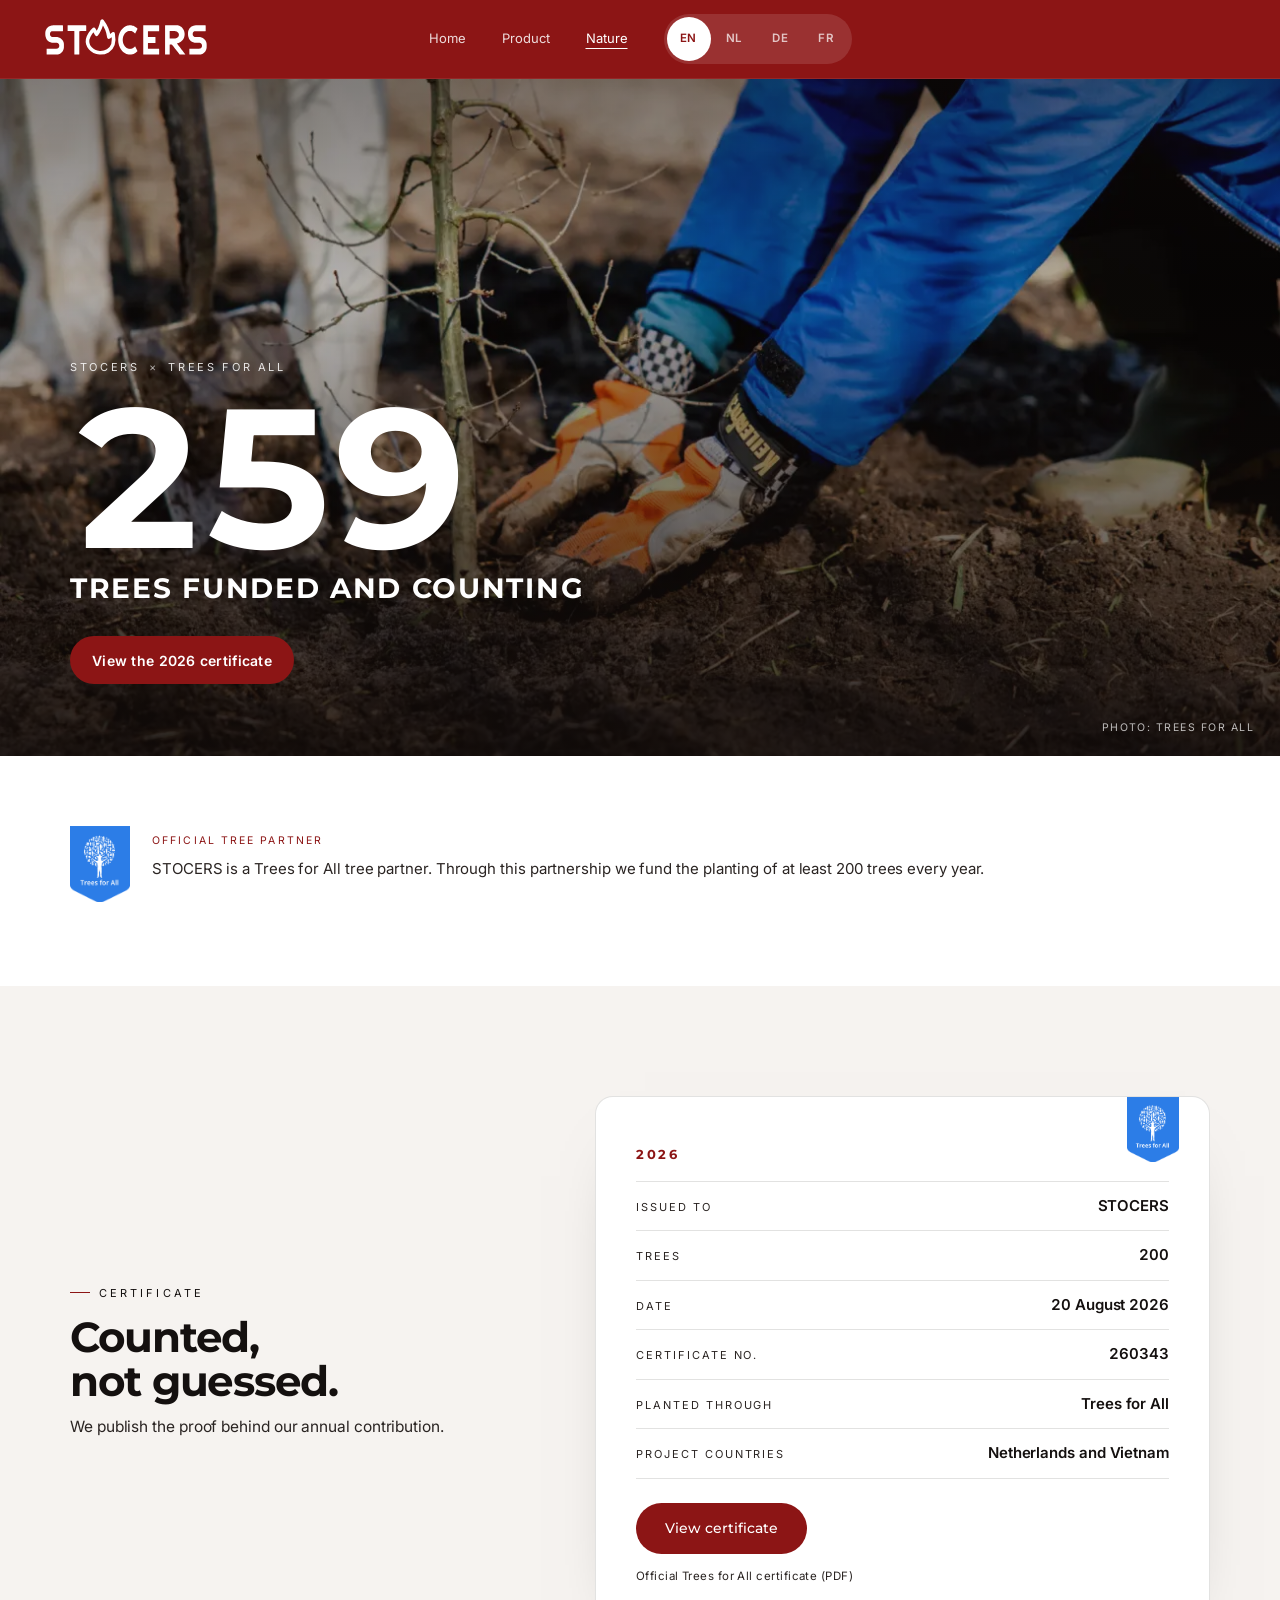
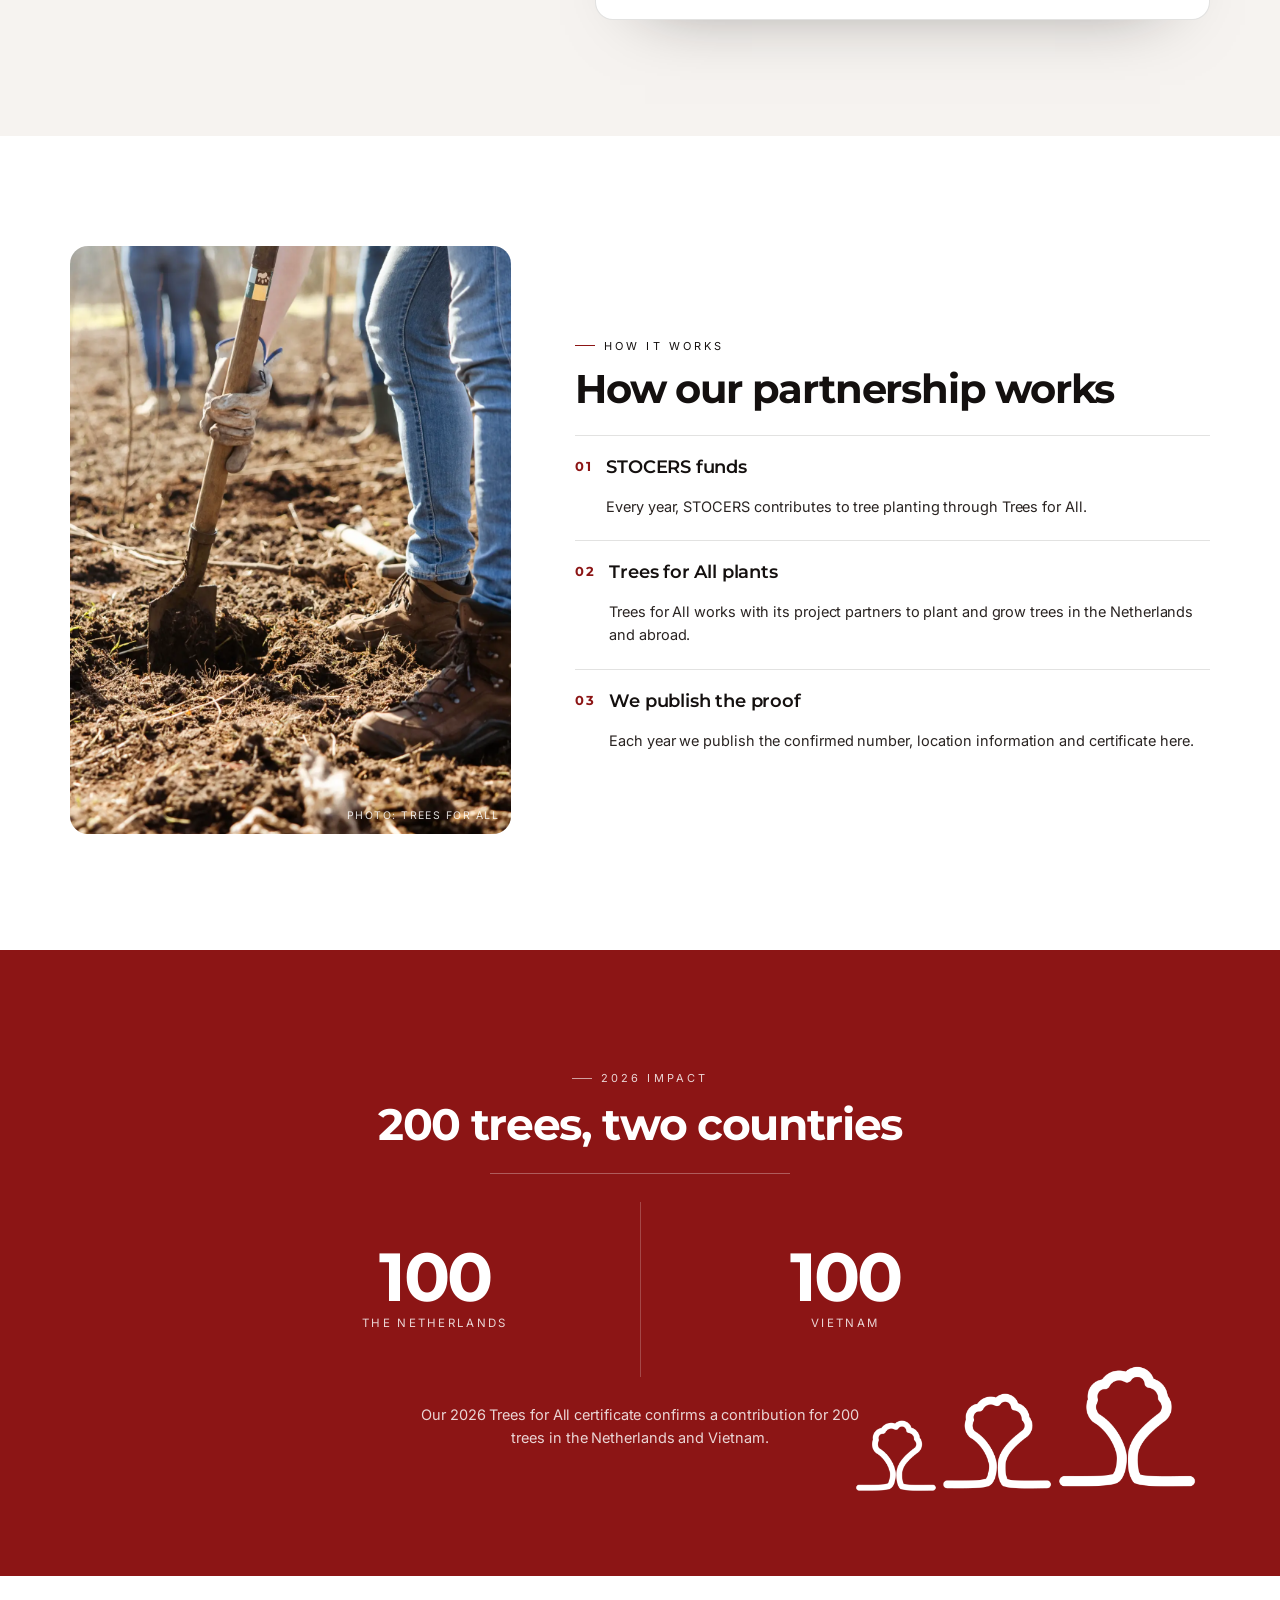
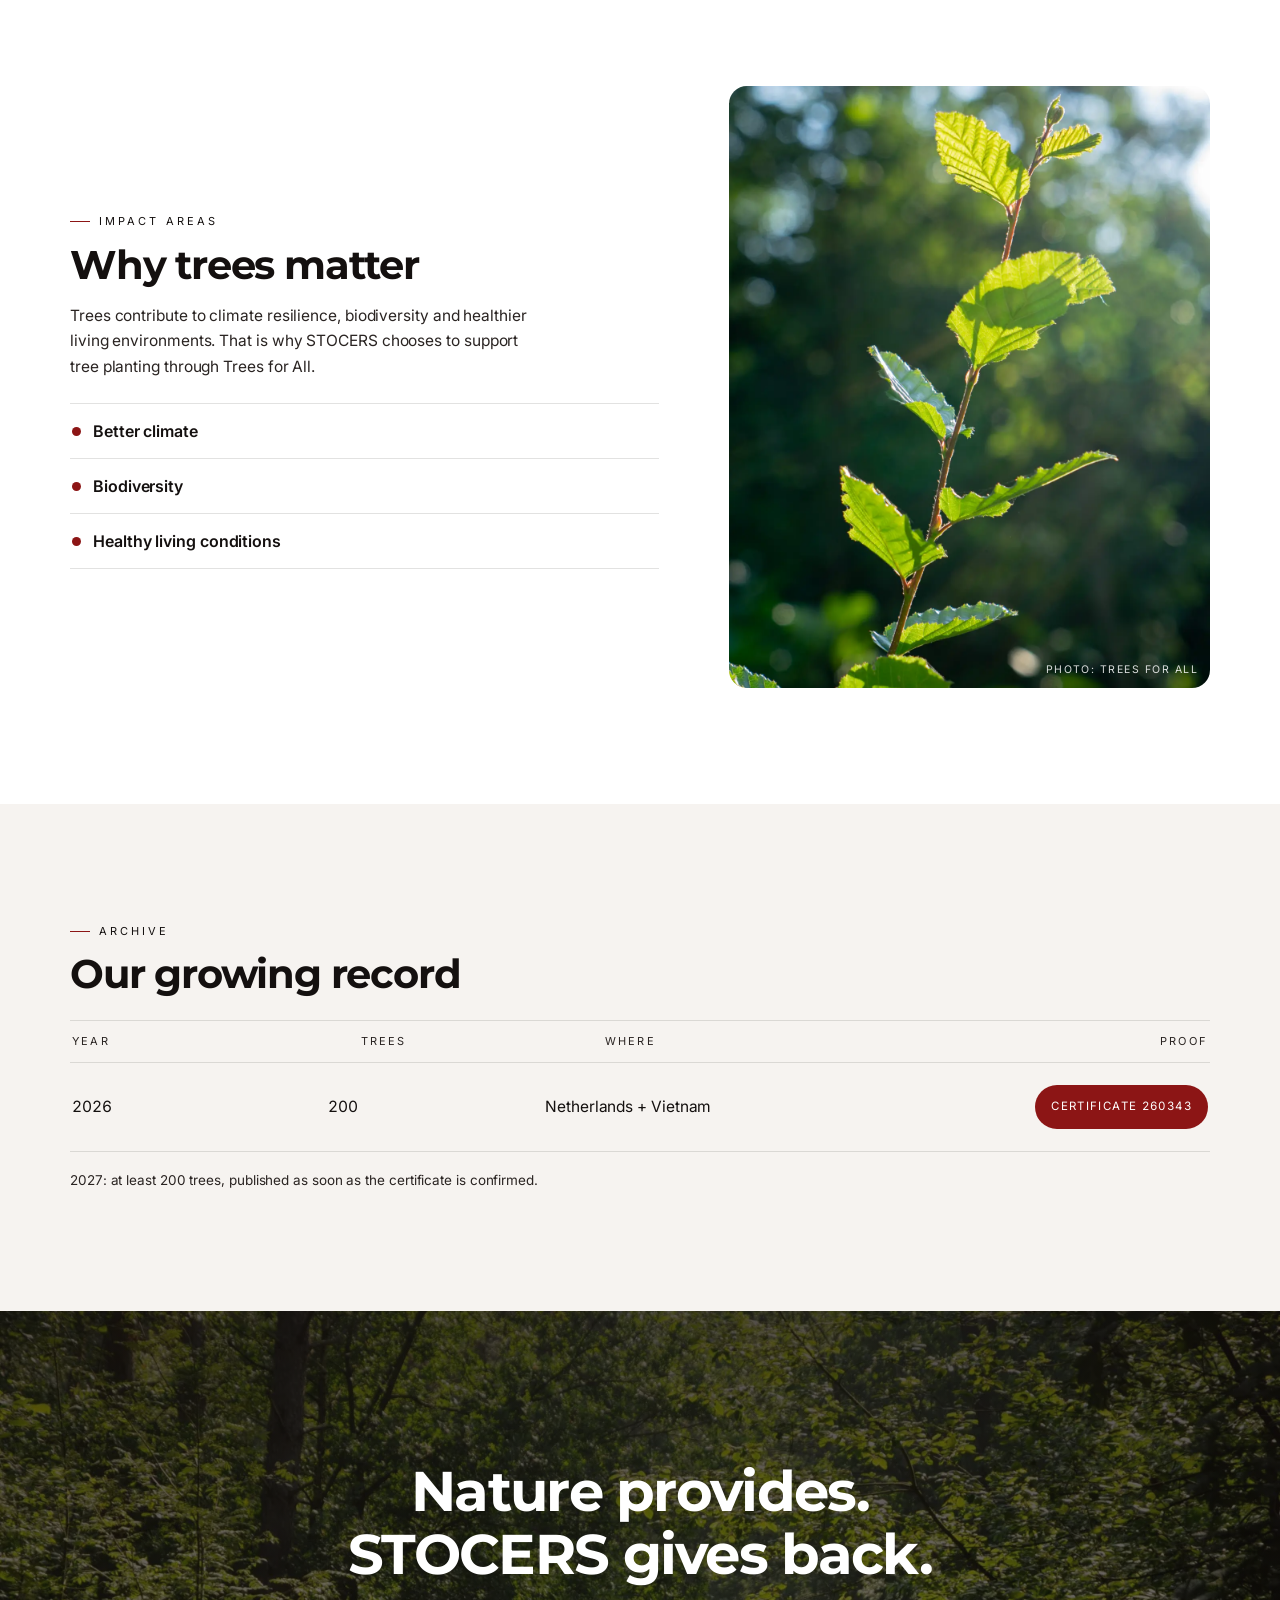
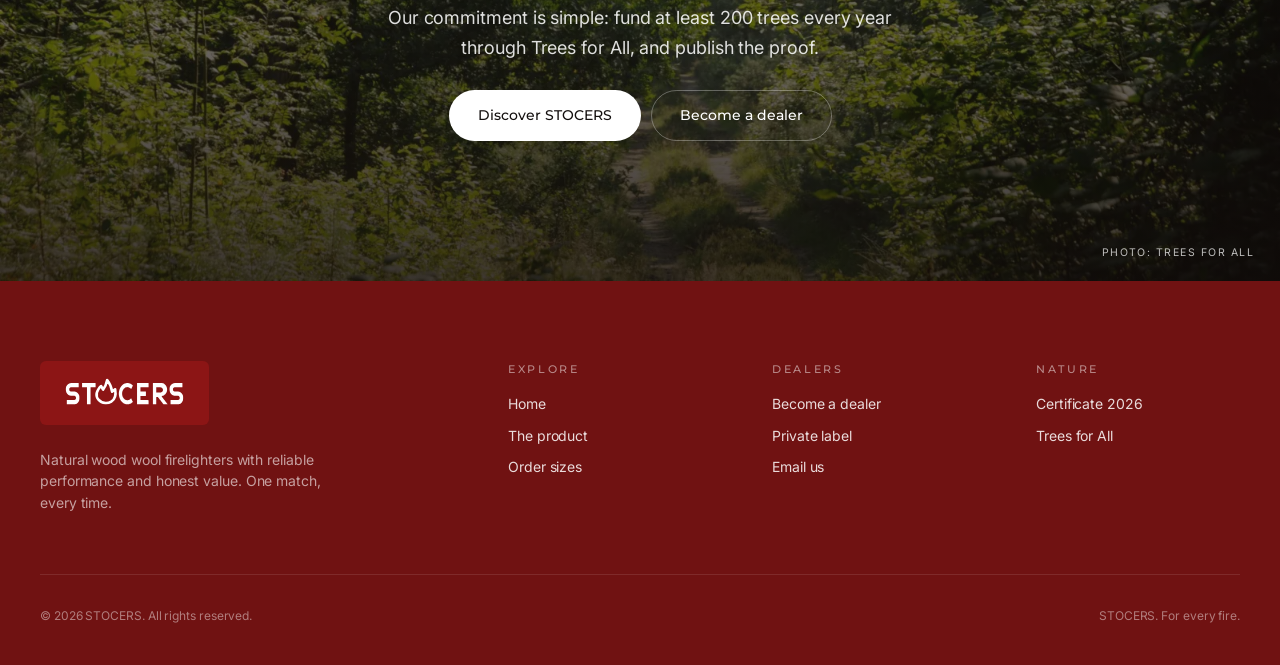
==== commit f5f4b517: "new" ====
--- a/nature.html
+++ b/nature.html
@@ -47,10 +47,6 @@
       <button type="button" class="langs__btn" data-lang="fr">FR</button>
     </div>
   </div>
-  <a class="tfa-badge" href="nature" aria-label="Trees for All tree partner">
-    <span class="tfa-badge__plate"><img src="assets/trees-for-all.png" alt="Trees for All" width="576" height="727" /></span>
-    <span class="tfa-badge__tip" data-i18n="badge.tip">200+ trees every year</span>
-  </a>
 </nav>
 
 <header class="nh" data-screen-label="01 Hero">
@@ -60,11 +56,10 @@
   <div class="nh__inner">
     <p class="nh__eyebrow">STOCERS <span aria-hidden="true">&#215;</span> Trees for All</p>
     <h1 class="nh__h1">
-      <span class="nh__count">200</span>
-      <span class="nh__title" data-i18n="hero.title">Trees funded in 2026</span>
+      <span class="nh__count" id="treeCount"><span id="tcInt">204</span></span>
+      <span class="nh__title" data-i18n="hero.title">Trees funded and counting</span>
     </h1>
-    <p class="nh__sub" data-i18n="hero.sub">And at least 200 more every year.</p>
-    <p class="nh__split"><span>100</span> <span data-i18n="hero.nl">Netherlands</span> <i aria-hidden="true">&#183;</i> <span>100</span> <span>Vietnam</span></p>
+
     <a class="nh__cta" href="#certificate" data-ev="certificate_view" data-i18n="hero.cta">View the 2026 certificate</a>
   </div>
   <span class="credit credit--hero" data-i18n="credit">Photo: Trees for All</span>
@@ -72,20 +67,6 @@
 
 <section class="nr" data-screen-label="02 Impact receipt">
   <div class="nr__inner">
-    <div class="nr__stats">
-      <div class="nr__stat">
-        <span class="nr__val">200</span>
-        <span class="nr__lab" data-i18n="r.trees">Trees funded</span>
-      </div>
-      <div class="nr__stat">
-        <span class="nr__val" data-i18n="r.dateval">20 Aug 2026</span>
-        <span class="nr__lab" data-i18n="r.date">Certificate date</span>
-      </div>
-      <div class="nr__stat">
-        <span class="nr__val">260343</span>
-        <span class="nr__lab" data-i18n="r.num">Certificate number</span>
-      </div>
-    </div>
     <div class="nr__note">
       <a class="nr__logo" href="https://treesforall.nl/en/" target="_blank" rel="noopener" aria-label="Trees for All"><img src="assets/trees-for-all.png" alt="Trees for All" width="576" height="727" loading="lazy" /></a>
       <div>
@@ -115,10 +96,8 @@
         <div><dt data-i18n="c.l6">Project countries</dt><dd data-i18n="c.countries">Netherlands and Vietnam</dd></div>
       </dl>
       <div class="nc__actions">
-        <a class="btn btn--bordeaux" href="assets/stocers-trees-for-all-certificate-2026.pdf" target="_blank" rel="noopener" data-cert-view data-ev="certificate_view" data-i18n="c.view">View certificate</a>
-        <a class="btn btn--ink" href="assets/stocers-trees-for-all-certificate-2026.pdf" download="STOCERS-Trees-for-All-certificate-2026.pdf" data-ev="certificate_download" data-i18n="c.dl">Download PDF</a>
-      </div>
-      <div class="nc__embed" hidden></div>
+        <a class="btn btn--bordeaux" href="assets/stocers-trees-for-all-certificate-2026.pdf" target="_blank" rel="noopener" data-ev="certificate_view" data-i18n="c.view">View certificate</a>
+      </div>
       <p class="nc__file" data-i18n="c.file">Official Trees for All certificate (PDF)</p>
     </div>
   </div>
--- a/styles.css
+++ b/styles.css
@@ -85,23 +85,20 @@
 }
 .nav__cta:hover { background: rgba(255,255,255,0.08); border-color: rgba(255,255,255,0.35); }
 
-/* Trees for All partner badge (desktop, hangs from the top-right edge) */
-.tfa-badge { display: none; position: absolute; top: 0; right: 30px; z-index: 110; }
+/* Trees for All partner badge — hangs from the bottom edge of the red bar (homepage, desktop) */
+.tfa-badge { display: none; position: absolute; top: 100%; right: 34px; z-index: 110; }
 .tfa-badge__plate {
   display: block;
-  background: #FFFFFF;
-  padding: 8px 10px 12px;
-  border-radius: 0 0 12px 12px;
-  box-shadow: 0 14px 30px -16px rgba(0,0,0,0.55);
-  transition: transform .32s cubic-bezier(.2,.7,.2,1), box-shadow .32s ease;
-}
-.tfa-badge__plate img { width: 42px; height: auto; display: block; }
+  transition: transform .32s cubic-bezier(.2,.7,.2,1), filter .32s ease;
+  filter: drop-shadow(0 10px 22px rgba(0,0,0,0.32));
+}
+.tfa-badge__plate img { width: 46px; height: auto; display: block; }
 .tfa-badge:hover .tfa-badge__plate, .tfa-badge:focus-visible .tfa-badge__plate {
-  transform: translateY(8px);
-  box-shadow: 0 26px 44px -18px rgba(0,0,0,0.6);
+  transform: translateY(7px);
+  filter: drop-shadow(0 18px 30px rgba(0,0,0,0.42));
 }
 .tfa-badge__tip {
-  position: absolute; top: calc(100% + 8px); right: 0;
+  position: absolute; top: calc(100% + 10px); right: 0;
   white-space: nowrap;
   font-size: 10px; letter-spacing: 0.16em; text-transform: uppercase;
   color: #FFFFFF;
--- a/nature.css
+++ b/nature.css
@@ -5,7 +5,8 @@
 .kick--light{color:rgba(255,255,255,.82)}
 .kick--light::before{background:rgba(255,255,255,.6)}
 .credit{font-size:10.5px;letter-spacing:.14em;text-transform:uppercase;color:var(--ink-soft);opacity:.75}
-.credit--hero{position:absolute;right:14px;bottom:12px;color:rgba(255,255,255,.72);opacity:1;z-index:3}
+.credit--hero{position:absolute;right:14px;bottom:12px;color:rgba(255,255,255,.72);opacity:1;z-index:3;display:none}
+@media (min-width:900px){.credit--hero{display:block}}
 .reveal{opacity:0;transform:translateY(16px);transition:opacity .7s cubic-bezier(.2,.7,.2,1),transform .7s cubic-bezier(.2,.7,.2,1)}
 .reveal.is-in{opacity:1;transform:none}
 
@@ -25,13 +26,16 @@
 .nh__eyebrow{font-size:11px;letter-spacing:.24em;text-transform:uppercase;color:rgba(255,255,255,.86);margin-bottom:18px}
 .nh__eyebrow span{opacity:.7;margin:0 4px}
 .nh__h1{display:flex;flex-direction:column;gap:2px;margin:0}
-.nh__count{font-family:'Montserrat',Helvetica,Arial,sans-serif;font-weight:700;font-size:clamp(86px,29vw,150px);line-height:.84;letter-spacing:-.045em}
+.nh__count{font-family:'Montserrat',Helvetica,Arial,sans-serif;font-weight:700;font-size:clamp(86px,29vw,150px);line-height:.84;letter-spacing:-.045em;font-variant-numeric:tabular-nums}
 .nh__title{font-family:'Montserrat',Helvetica,Arial,sans-serif;font-weight:700;font-size:clamp(19px,5.6vw,26px);letter-spacing:.06em;text-transform:uppercase;line-height:1.2;margin-top:10px}
 .nh__sub{font-size:15.5px;line-height:1.5;color:rgba(255,255,255,.88);margin-top:14px;max-width:26ch}
 .nh__split{display:flex;align-items:center;gap:7px;flex-wrap:wrap;margin-top:16px;font-size:12px;letter-spacing:.14em;text-transform:uppercase;color:rgba(255,255,255,.78)}
 .nh__split i{opacity:.5;font-style:normal}
-.nh__cta{display:inline-flex;align-items:center;justify-content:center;min-height:48px;margin-top:26px;padding:0 22px;border-radius:999px;background:#fff;color:var(--ink);font-size:14px;font-weight:600;letter-spacing:.02em;transition:background .2s,transform .2s}
-.nh__cta:hover{background:rgba(255,255,255,.88);transform:translateY(-1px)}
+.nh__live{display:flex;align-items:center;gap:9px;margin-top:14px;font-size:12.5px;line-height:1.5;color:rgba(255,255,255,.72);max-width:44ch}
+.nh__dot{width:8px;height:8px;border-radius:50%;background:#7BD97B;flex:none;animation:nh-pulse 2.4s ease-in-out infinite}
+@keyframes nh-pulse{0%,100%{box-shadow:0 0 0 0 rgba(123,217,123,.5)}50%{box-shadow:0 0 0 6px rgba(123,217,123,0)}}
+.nh__cta{display:inline-flex;align-items:center;justify-content:center;min-height:48px;margin-top:30px;padding:0 22px;border-radius:999px;background:var(--bordeaux);color:#fff;font-size:14px;font-weight:600;letter-spacing:.02em;transition:background .2s,transform .2s}
+.nh__cta:hover{background:var(--bordeaux-deep);transform:translateY(-1px)}
 
 /* ── 02 impact receipt ── */
 .nr{padding:44px 20px 54px;background:var(--paper)}
@@ -40,7 +44,7 @@
 .nr__stat{display:flex;align-items:baseline;justify-content:space-between;gap:16px;padding:18px 2px;border-bottom:1px solid var(--rule)}
 .nr__val{font-family:'Montserrat',Helvetica,Arial,sans-serif;font-weight:700;font-size:28px;letter-spacing:-.03em;color:var(--ink);font-variant-numeric:tabular-nums}
 .nr__lab{font-size:11px;letter-spacing:.2em;text-transform:uppercase;color:var(--ink-soft);text-align:right}
-.nr__note{display:grid;grid-template-columns:52px 1fr;gap:18px;align-items:start;margin-top:26px}
+.nr__note{display:grid;grid-template-columns:52px 1fr;gap:18px;align-items:start;margin-top:0}
 .nr__logo{display:block;line-height:0}
 .nr__logo img{width:100%;height:auto}
 .nr__tag{display:inline-block;font-size:10.5px;letter-spacing:.2em;text-transform:uppercase;color:var(--bordeaux);margin-bottom:8px}
@@ -62,8 +66,6 @@
 .nc__rows dd{margin:0;font-size:15px;font-weight:600;color:var(--ink);text-align:right;font-variant-numeric:tabular-nums}
 .nc__actions{display:flex;flex-direction:column;gap:10px}
 .nc__actions .btn{justify-content:center;min-height:48px;display:inline-flex;align-items:center}
-.nc__embed{margin-top:16px;border:1px solid var(--rule);border-radius:12px;overflow:hidden;background:var(--cream-warm)}
-.nc__embed iframe{display:block;width:100%;height:min(74vh,620px);border:0;background:#fff}
 .nc__file{margin-top:14px;font-size:11.5px;letter-spacing:.04em;color:var(--ink-soft);text-align:center}
 
 /* ── 04 how it works ── */
@@ -88,7 +90,7 @@
 .ni__half{background:var(--bordeaux);padding:26px 12px;display:grid;gap:8px;justify-items:center}
 .ni__num{font-family:'Montserrat',Helvetica,Arial,sans-serif;font-weight:700;font-size:clamp(42px,13vw,68px);line-height:.9;letter-spacing:-.04em}
 .ni__where{font-size:11.5px;letter-spacing:.2em;text-transform:uppercase;color:rgba(255,255,255,.82)}
-.ni__illu{width:min(420px,88%);height:auto;margin:34px auto 0;opacity:.55}
+.ni__illu{width:min(420px,88%);height:auto;margin:34px auto 0;opacity:1}
 .ni__note{margin-top:26px;font-size:14.5px;line-height:1.62;color:rgba(255,255,255,.82);max-width:50ch;text-wrap:pretty}
 
 /* ── 06 why trees matter ── */
@@ -130,6 +132,7 @@
 @media (prefers-reduced-motion:reduce){
 .reveal{opacity:1;transform:none;transition:none}
 .nh__cta,.tfa-badge__plate{transition:none}
+.nh__dot{animation:none}
 }
 
 /* ── tablet ── */
@@ -141,7 +144,7 @@
 .nr__stat{background:var(--paper);flex-direction:column;align-items:flex-start;justify-content:flex-start;gap:8px;padding:26px 22px 28px;border-bottom:0}
 .nr__val{font-size:38px}
 .nr__lab{text-align:left}
-.nr__note{grid-template-columns:60px 1fr;gap:22px;margin-top:34px}
+.nr__note{grid-template-columns:60px 1fr;gap:22px;margin-top:0}
 .nc,.nw,.ny,.na{padding-left:34px;padding-right:34px}
 .nc__card{padding:38px 34px 30px}
 .nc__cardlogo{width:52px;right:30px}
@@ -163,7 +166,7 @@
 .nh{min-height:84svh;padding:150px 48px 72px}
 .nh__bg img{object-position:50% 58%}
 .nh__inner{max-width:1140px;margin:0 auto}
-.nh__count{font-size:clamp(140px,13vw,200px)}
+.nh__count{font-size:clamp(150px,15.5vw,224px)}
 .nh__title{font-size:clamp(24px,2.2vw,32px)}
 .nh__sub{font-size:19px;max-width:34ch}
 .credit--hero{right:26px;bottom:20px}
@@ -176,8 +179,8 @@
 .nw__inner{grid-template-columns:.82fr 1.18fr;gap:64px;align-items:center}
 .nw__fig img{aspect-ratio:3/4;object-position:50% 45%}
 .ni{padding:120px 48px 126px}
-.ni__inner{max-width:1020px;margin-right:0}
-.ni__illu{position:absolute;right:clamp(16px,3vw,54px);bottom:0;margin:0;width:min(40vw,470px);opacity:.5}
+.ni__inner{max-width:1020px;margin:0 auto}
+.ni__illu{position:absolute;right:clamp(20px,4vw,70px);bottom:0;margin:0;width:min(30vw,390px);opacity:1}
 .ni__split{max-width:820px;margin-top:26px}
 .ni__half{padding:44px 20px}
 .ny{padding:110px 48px 116px}
@@ -188,3 +191,7 @@
 .nz__title{font-size:clamp(40px,4.4vw,62px)}
 .nz__body{font-size:18px}
 }
+
+@media (min-width:1150px){
+.ni__illu{right:clamp(40px,6vw,110px);bottom:clamp(50px,6vw,104px);width:min(28vw,400px)}
+}
